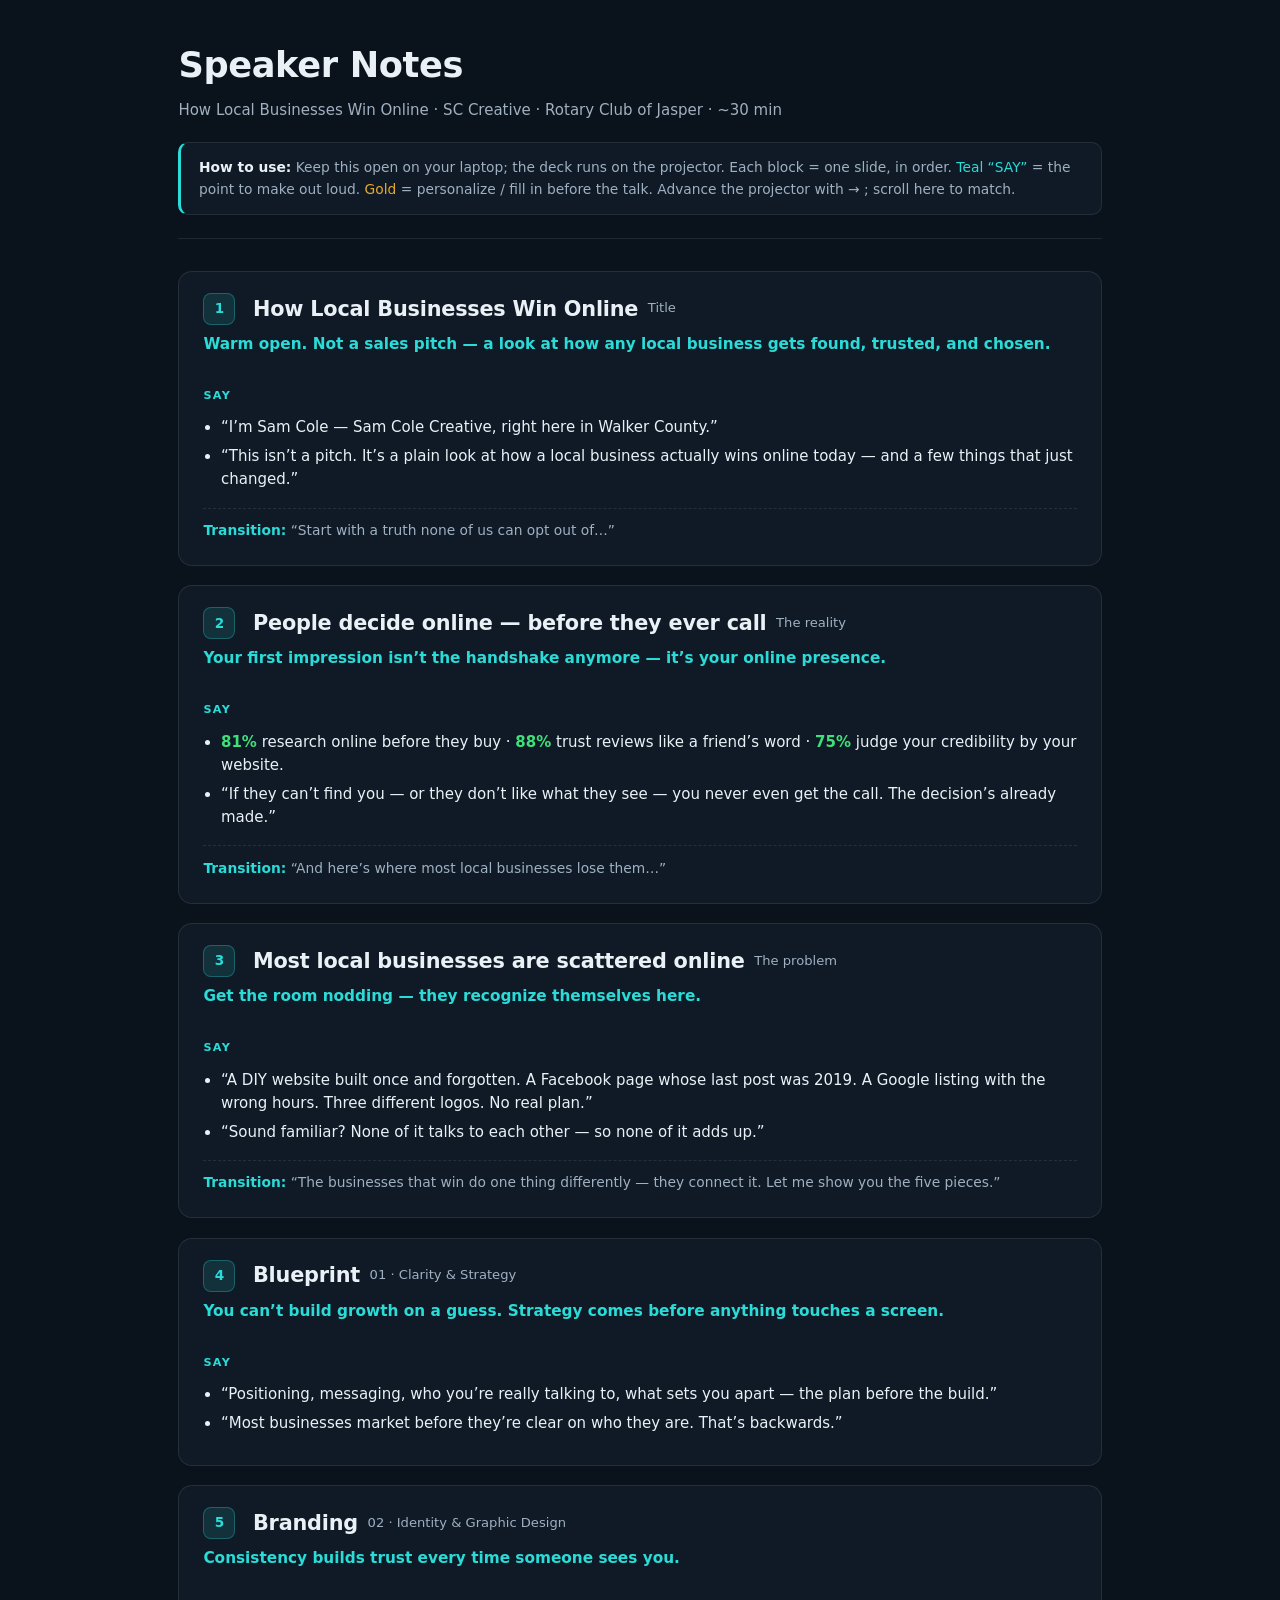
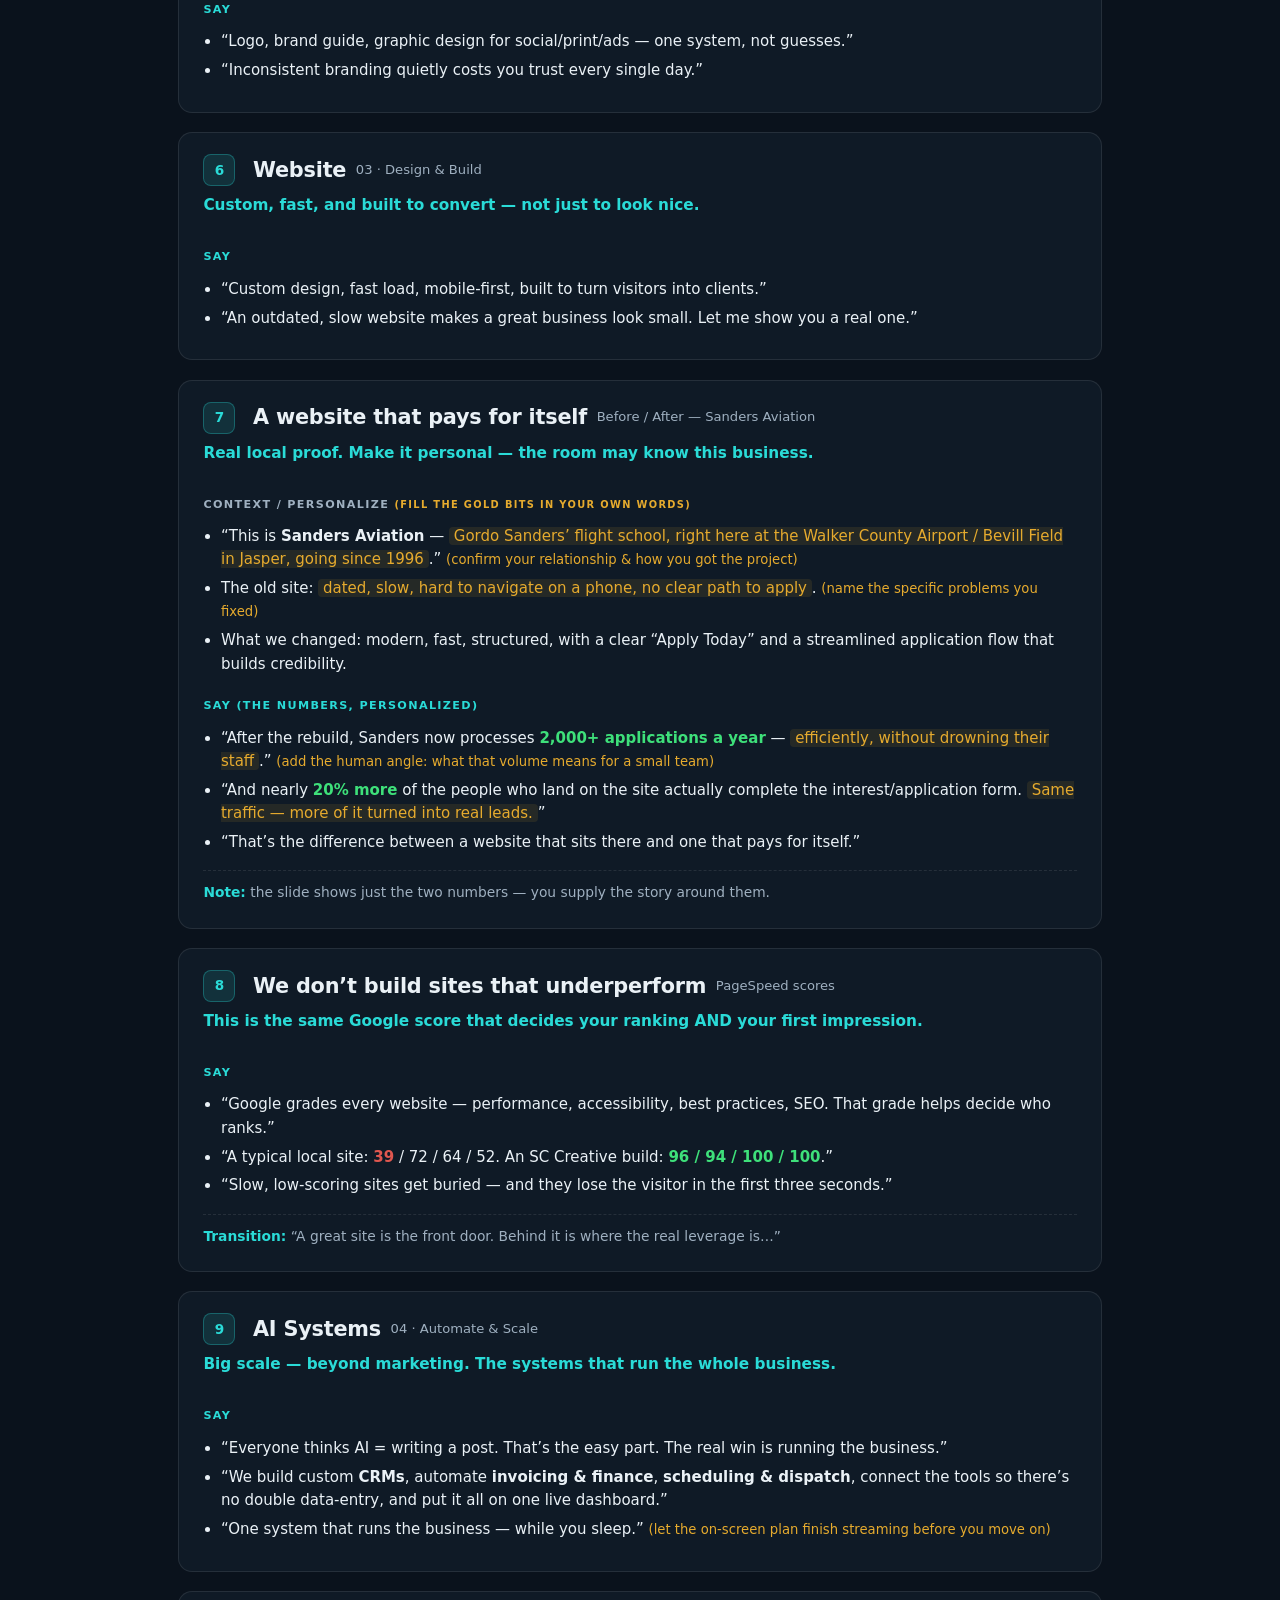
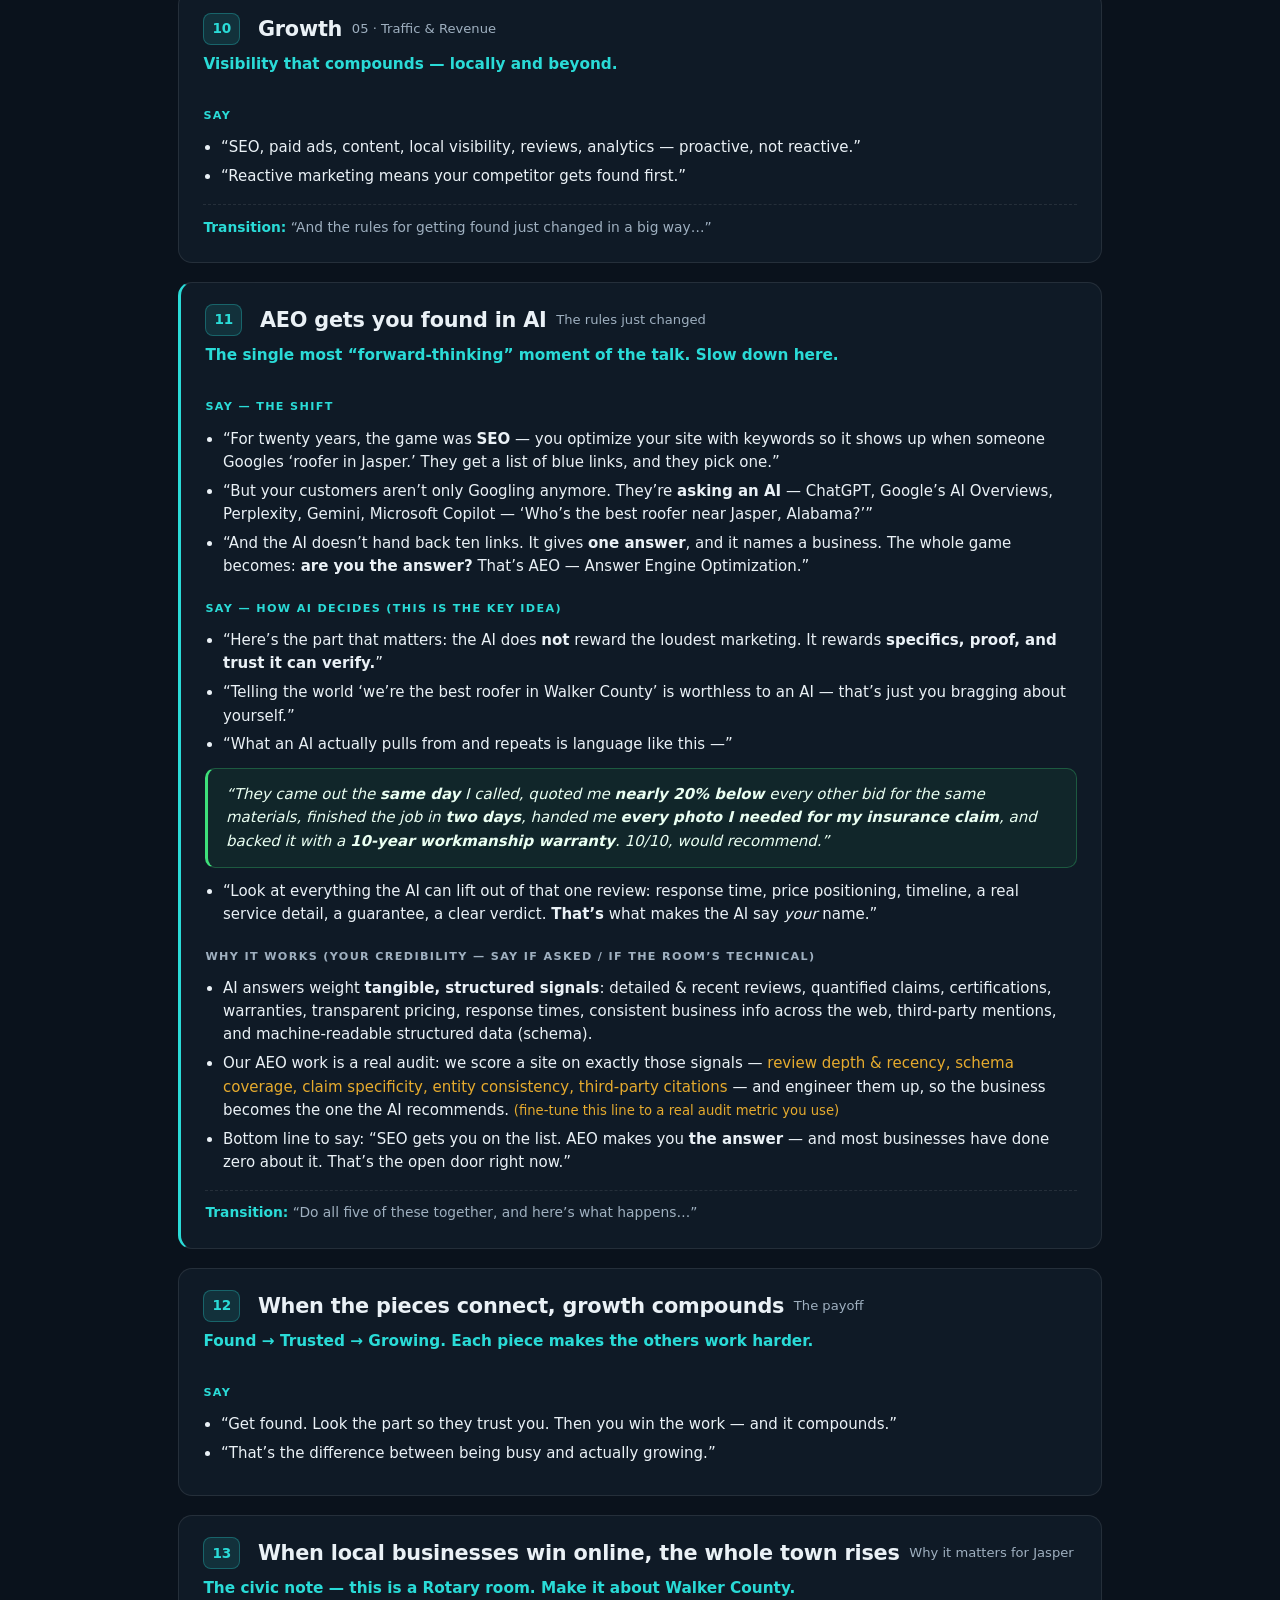
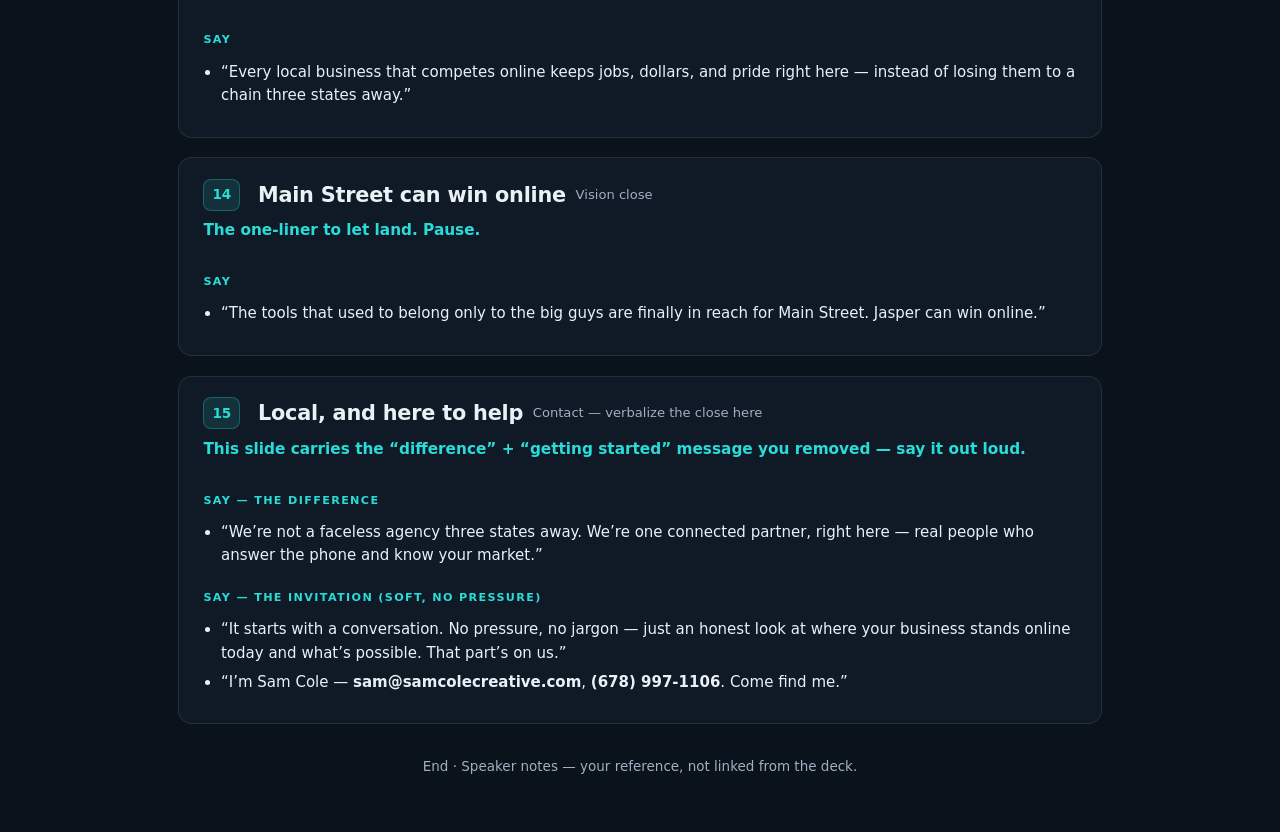
==== speaker-notes.html @ c78a8d9f "docs: add private speaker-notes companion (AEO explainer + Sanders personalization) Presenter refere" ====
<!doctype html>
<html lang="en">
<head>
<meta charset="UTF-8">
<meta name="viewport" content="width=device-width, initial-scale=1.0">
<title>Speaker Notes — How Local Businesses Win Online</title>
<style>
  :root{
    --bg:#0a121c; --panel:#0f1a26; --hair:rgba(255,255,255,.09);
    --ink:#eaf1f6; --dim:#9fb0c0; --teal:#2adbd7; --teal2:#1cc7c3;
    --green:#3ee07a; --gold:#e6ab2e; --red:#e0574f;
    --say:#eaf1f6; --font:"Segoe UI",system-ui,-apple-system,Roboto,sans-serif;
  }
  *{box-sizing:border-box;margin:0;padding:0}
  body{background:var(--bg);color:var(--ink);font-family:var(--font);line-height:1.55;
    padding:clamp(1rem,3vw,3rem);max-width:1000px;margin:0 auto;font-size:clamp(15px,1.15vw,18px)}
  header{border-bottom:1px solid var(--hair);padding-bottom:1.4rem;margin-bottom:2rem}
  h1{font-size:clamp(1.5rem,3vw,2.2rem);letter-spacing:-.01em}
  .sub{color:var(--dim);margin-top:.4rem}
  .how{background:var(--panel);border:1px solid var(--hair);border-left:3px solid var(--teal);
    border-radius:10px;padding:.9rem 1.1rem;margin-top:1.2rem;color:var(--dim);font-size:.92em}
  .how b{color:var(--ink)}
  .slide{background:var(--panel);border:1px solid var(--hair);border-radius:14px;
    padding:1.3rem 1.5rem 1.5rem;margin:1.2rem 0}
  .slide__n{display:inline-flex;align-items:center;justify-content:center;min-width:2rem;height:2rem;
    padding:0 .5rem;border-radius:8px;background:rgba(42,219,215,.12);border:1px solid rgba(42,219,215,.3);
    color:var(--teal);font-weight:800;font-size:.85rem;margin-right:.7rem}
  .slide__h{display:flex;align-items:center;flex-wrap:wrap;gap:.4rem;margin-bottom:.2rem}
  .slide__t{font-size:1.3rem;font-weight:800;letter-spacing:-.01em}
  .slide__tag{color:var(--dim);font-size:.82rem;margin-left:.2rem}
  .key{color:var(--teal);font-weight:600;margin:.5rem 0 .9rem;font-size:1.02em}
  .lbl{display:inline-block;font-size:.7rem;font-weight:800;letter-spacing:.12em;text-transform:uppercase;
    color:var(--dim);margin:1rem 0 .4rem}
  .lbl--say{color:var(--teal)}
  ul{margin:.2rem 0 .2rem 1.1rem}
  li{margin:.35rem 0}
  .say{color:var(--say)}
  .quote{background:rgba(62,224,122,.06);border:1px solid rgba(62,224,122,.28);border-left:3px solid var(--green);
    border-radius:10px;padding:.9rem 1.1rem;margin:.7rem 0;font-style:italic;color:#eafff2}
  .stat{color:var(--green);font-weight:800}
  .fill{color:var(--gold)}
  .trans{color:var(--dim);border-top:1px dashed var(--hair);margin-top:1rem;padding-top:.7rem;font-size:.92em}
  .trans b{color:var(--teal)}
  code{background:rgba(255,255,255,.06);padding:.05rem .35rem;border-radius:5px;font-size:.9em}
  .todo{color:var(--gold);font-size:.88em}
  em.p{color:var(--gold);font-style:normal;background:rgba(230,171,46,.1);padding:0 .3rem;border-radius:4px}
</style>
</head>
<body>

<header>
  <h1>Speaker Notes</h1>
  <p class="sub">How Local Businesses Win Online · SC Creative · Rotary Club of Jasper · ~30 min</p>
  <div class="how">
    <b>How to use:</b> Keep this open on your laptop; the deck runs on the projector. Each block = one slide, in order.
    <span style="color:var(--teal)">Teal “SAY”</span> = the point to make out loud. <span class="fill">Gold</span> = personalize / fill in before the talk.
    Advance the projector with → ; scroll here to match.
  </div>
</header>

<!-- 1 -->
<div class="slide">
  <div class="slide__h"><span class="slide__n">1</span><span class="slide__t">How Local Businesses Win Online</span><span class="slide__tag">Title</span></div>
  <div class="key">Warm open. Not a sales pitch — a look at how any local business gets found, trusted, and chosen.</div>
  <div class="lbl lbl--say">Say</div>
  <ul class="say">
    <li>“I’m Sam Cole — Sam Cole Creative, right here in Walker County.”</li>
    <li>“This isn’t a pitch. It’s a plain look at how a local business actually wins online today — and a few things that just changed.”</li>
  </ul>
  <div class="trans"><b>Transition:</b> “Start with a truth none of us can opt out of…”</div>
</div>

<!-- 2 -->
<div class="slide">
  <div class="slide__h"><span class="slide__n">2</span><span class="slide__t">People decide online — before they ever call</span><span class="slide__tag">The reality</span></div>
  <div class="key">Your first impression isn’t the handshake anymore — it’s your online presence.</div>
  <div class="lbl lbl--say">Say</div>
  <ul class="say">
    <li><span class="stat">81%</span> research online before they buy · <span class="stat">88%</span> trust reviews like a friend’s word · <span class="stat">75%</span> judge your credibility by your website.</li>
    <li>“If they can’t find you — or they don’t like what they see — you never even get the call. The decision’s already made.”</li>
  </ul>
  <div class="trans"><b>Transition:</b> “And here’s where most local businesses lose them…”</div>
</div>

<!-- 3 -->
<div class="slide">
  <div class="slide__h"><span class="slide__n">3</span><span class="slide__t">Most local businesses are scattered online</span><span class="slide__tag">The problem</span></div>
  <div class="key">Get the room nodding — they recognize themselves here.</div>
  <div class="lbl lbl--say">Say</div>
  <ul class="say">
    <li>“A DIY website built once and forgotten. A Facebook page whose last post was 2019. A Google listing with the wrong hours. Three different logos. No real plan.”</li>
    <li>“Sound familiar? None of it talks to each other — so none of it adds up.”</li>
  </ul>
  <div class="trans"><b>Transition:</b> “The businesses that win do one thing differently — they connect it. Let me show you the five pieces.”</div>
</div>

<!-- 4 -->
<div class="slide">
  <div class="slide__h"><span class="slide__n">4</span><span class="slide__t">Blueprint</span><span class="slide__tag">01 · Clarity &amp; Strategy</span></div>
  <div class="key">You can’t build growth on a guess. Strategy comes before anything touches a screen.</div>
  <div class="lbl lbl--say">Say</div>
  <ul class="say">
    <li>“Positioning, messaging, who you’re really talking to, what sets you apart — the plan before the build.”</li>
    <li>“Most businesses market before they’re clear on who they are. That’s backwards.”</li>
  </ul>
</div>

<!-- 5 -->
<div class="slide">
  <div class="slide__h"><span class="slide__n">5</span><span class="slide__t">Branding</span><span class="slide__tag">02 · Identity &amp; Graphic Design</span></div>
  <div class="key">Consistency builds trust every time someone sees you.</div>
  <div class="lbl lbl--say">Say</div>
  <ul class="say">
    <li>“Logo, brand guide, graphic design for social/print/ads — one system, not guesses.”</li>
    <li>“Inconsistent branding quietly costs you trust every single day.”</li>
  </ul>
</div>

<!-- 6 -->
<div class="slide">
  <div class="slide__h"><span class="slide__n">6</span><span class="slide__t">Website</span><span class="slide__tag">03 · Design &amp; Build</span></div>
  <div class="key">Custom, fast, and built to convert — not just to look nice.</div>
  <div class="lbl lbl--say">Say</div>
  <ul class="say">
    <li>“Custom design, fast load, mobile-first, built to turn visitors into clients.”</li>
    <li>“An outdated, slow website makes a great business look small. Let me show you a real one.”</li>
  </ul>
</div>

<!-- 7 -->
<div class="slide">
  <div class="slide__h"><span class="slide__n">7</span><span class="slide__t">A website that pays for itself</span><span class="slide__tag">Before / After — Sanders Aviation</span></div>
  <div class="key">Real local proof. Make it personal — the room may know this business.</div>
  <div class="lbl">Context / personalize <span class="todo">(fill the gold bits in your own words)</span></div>
  <ul class="say">
    <li>“This is <b>Sanders Aviation</b> — <em class="p">Gordo Sanders’ flight school, right here at the Walker County Airport / Bevill Field in Jasper, going since 1996</em>.” <span class="todo">(confirm your relationship &amp; how you got the project)</span></li>
    <li>The old site: <em class="p">dated, slow, hard to navigate on a phone, no clear path to apply</em>. <span class="todo">(name the specific problems you fixed)</span></li>
    <li>What we changed: modern, fast, structured, with a clear “Apply Today” and a streamlined application flow that builds credibility.</li>
  </ul>
  <div class="lbl lbl--say">Say (the numbers, personalized)</div>
  <ul class="say">
    <li>“After the rebuild, Sanders now processes <span class="stat">2,000+ applications a year</span> — <em class="p">efficiently, without drowning their staff</em>.” <span class="todo">(add the human angle: what that volume means for a small team)</span></li>
    <li>“And nearly <span class="stat">20% more</span> of the people who land on the site actually complete the interest/application form. <em class="p">Same traffic — more of it turned into real leads.</em>”</li>
    <li>“That’s the difference between a website that sits there and one that pays for itself.”</li>
  </ul>
  <div class="trans"><b>Note:</b> the slide shows just the two numbers — you supply the story around them.</div>
</div>

<!-- 8 -->
<div class="slide">
  <div class="slide__h"><span class="slide__n">8</span><span class="slide__t">We don’t build sites that underperform</span><span class="slide__tag">PageSpeed scores</span></div>
  <div class="key">This is the same Google score that decides your ranking AND your first impression.</div>
  <div class="lbl lbl--say">Say</div>
  <ul class="say">
    <li>“Google grades every website — performance, accessibility, best practices, SEO. That grade helps decide who ranks.”</li>
    <li>“A typical local site: <span style="color:var(--red);font-weight:800">39</span> / 72 / 64 / 52. An SC Creative build: <span class="stat">96 / 94 / 100 / 100</span>.”</li>
    <li>“Slow, low-scoring sites get buried — and they lose the visitor in the first three seconds.”</li>
  </ul>
  <div class="trans"><b>Transition:</b> “A great site is the front door. Behind it is where the real leverage is…”</div>
</div>

<!-- 9 -->
<div class="slide">
  <div class="slide__h"><span class="slide__n">9</span><span class="slide__t">AI Systems</span><span class="slide__tag">04 · Automate &amp; Scale</span></div>
  <div class="key">Big scale — beyond marketing. The systems that run the whole business.</div>
  <div class="lbl lbl--say">Say</div>
  <ul class="say">
    <li>“Everyone thinks AI = writing a post. That’s the easy part. The real win is running the business.”</li>
    <li>“We build custom <b>CRMs</b>, automate <b>invoicing &amp; finance</b>, <b>scheduling &amp; dispatch</b>, connect the tools so there’s no double data-entry, and put it all on one live dashboard.”</li>
    <li>“One system that runs the business — while you sleep.” <span class="todo">(let the on-screen plan finish streaming before you move on)</span></li>
  </ul>
</div>

<!-- 10 -->
<div class="slide">
  <div class="slide__h"><span class="slide__n">10</span><span class="slide__t">Growth</span><span class="slide__tag">05 · Traffic &amp; Revenue</span></div>
  <div class="key">Visibility that compounds — locally and beyond.</div>
  <div class="lbl lbl--say">Say</div>
  <ul class="say">
    <li>“SEO, paid ads, content, local visibility, reviews, analytics — proactive, not reactive.”</li>
    <li>“Reactive marketing means your competitor gets found first.”</li>
  </ul>
  <div class="trans"><b>Transition:</b> “And the rules for getting found just changed in a big way…”</div>
</div>

<!-- 11 — AEO (the detailed one) -->
<div class="slide" style="border-left:3px solid var(--teal)">
  <div class="slide__h"><span class="slide__n">11</span><span class="slide__t">AEO gets you found in AI</span><span class="slide__tag">The rules just changed</span></div>
  <div class="key">The single most “forward-thinking” moment of the talk. Slow down here.</div>

  <div class="lbl lbl--say">Say — the shift</div>
  <ul class="say">
    <li>“For twenty years, the game was <b>SEO</b> — you optimize your site with keywords so it shows up when someone Googles ‘roofer in Jasper.’ They get a list of blue links, and they pick one.”</li>
    <li>“But your customers aren’t only Googling anymore. They’re <b>asking an AI</b> — ChatGPT, Google’s AI Overviews, Perplexity, Gemini, Microsoft Copilot — ‘Who’s the best roofer near Jasper, Alabama?’”</li>
    <li>“And the AI doesn’t hand back ten links. It gives <b>one answer</b>, and it names a business. The whole game becomes: <b>are you the answer?</b> That’s AEO — Answer Engine Optimization.”</li>
  </ul>

  <div class="lbl lbl--say">Say — how AI decides (this is the key idea)</div>
  <ul class="say">
    <li>“Here’s the part that matters: the AI does <b>not</b> reward the loudest marketing. It rewards <b>specifics, proof, and trust it can verify.</b>”</li>
    <li>“Telling the world ‘we’re the best roofer in Walker County’ is worthless to an AI — that’s just you bragging about yourself.”</li>
    <li>“What an AI actually pulls from and repeats is language like this —”</li>
  </ul>
  <div class="quote">
    “They came out the <b>same day</b> I called, quoted me <b>nearly 20% below</b> every other bid for the same materials, finished the job in <b>two days</b>, handed me <b>every photo I needed for my insurance claim</b>, and backed it with a <b>10-year workmanship warranty</b>. 10/10, would recommend.”
  </div>
  <ul class="say">
    <li>“Look at everything the AI can lift out of that one review: response time, price positioning, timeline, a real service detail, a guarantee, a clear verdict. <b>That’s</b> what makes the AI say <em>your</em> name.”</li>
  </ul>

  <div class="lbl">Why it works (your credibility — say if asked / if the room’s technical)</div>
  <ul class="say">
    <li>AI answers weight <b>tangible, structured signals</b>: detailed &amp; recent reviews, quantified claims, certifications, warranties, transparent pricing, response times, consistent business info across the web, third-party mentions, and machine-readable structured data (schema).</li>
    <li>Our AEO work is a real audit: we score a site on exactly those signals — <span class="fill">review depth &amp; recency, schema coverage, claim specificity, entity consistency, third-party citations</span> — and engineer them up, so the business becomes the one the AI recommends. <span class="todo">(fine-tune this line to a real audit metric you use)</span></li>
    <li>Bottom line to say: “SEO gets you on the list. AEO makes you <b>the answer</b> — and most businesses have done zero about it. That’s the open door right now.”</li>
  </ul>
  <div class="trans"><b>Transition:</b> “Do all five of these together, and here’s what happens…”</div>
</div>

<!-- 12 -->
<div class="slide">
  <div class="slide__h"><span class="slide__n">12</span><span class="slide__t">When the pieces connect, growth compounds</span><span class="slide__tag">The payoff</span></div>
  <div class="key">Found → Trusted → Growing. Each piece makes the others work harder.</div>
  <div class="lbl lbl--say">Say</div>
  <ul class="say">
    <li>“Get found. Look the part so they trust you. Then you win the work — and it compounds.”</li>
    <li>“That’s the difference between being busy and actually growing.”</li>
  </ul>
</div>

<!-- 13 -->
<div class="slide">
  <div class="slide__h"><span class="slide__n">13</span><span class="slide__t">When local businesses win online, the whole town rises</span><span class="slide__tag">Why it matters for Jasper</span></div>
  <div class="key">The civic note — this is a Rotary room. Make it about Walker County.</div>
  <div class="lbl lbl--say">Say</div>
  <ul class="say">
    <li>“Every local business that competes online keeps jobs, dollars, and pride right here — instead of losing them to a chain three states away.”</li>
  </ul>
</div>

<!-- 14 -->
<div class="slide">
  <div class="slide__h"><span class="slide__n">14</span><span class="slide__t">Main Street can win online</span><span class="slide__tag">Vision close</span></div>
  <div class="key">The one-liner to let land. Pause.</div>
  <div class="lbl lbl--say">Say</div>
  <ul class="say">
    <li>“The tools that used to belong only to the big guys are finally in reach for Main Street. Jasper can win online.”</li>
  </ul>
</div>

<!-- 15 -->
<div class="slide">
  <div class="slide__h"><span class="slide__n">15</span><span class="slide__t">Local, and here to help</span><span class="slide__tag">Contact — verbalize the close here</span></div>
  <div class="key">This slide carries the “difference” + “getting started” message you removed — say it out loud.</div>
  <div class="lbl lbl--say">Say — the difference</div>
  <ul class="say">
    <li>“We’re not a faceless agency three states away. We’re one connected partner, right here — real people who answer the phone and know your market.”</li>
  </ul>
  <div class="lbl lbl--say">Say — the invitation (soft, no pressure)</div>
  <ul class="say">
    <li>“It starts with a conversation. No pressure, no jargon — just an honest look at where your business stands online today and what’s possible. That part’s on us.”</li>
    <li>“I’m Sam Cole — <b>sam@samcolecreative.com</b>, <b>(678) 997-1106</b>. Come find me.”</li>
  </ul>
</div>

<p style="color:var(--dim);text-align:center;margin:2rem 0 1rem;font-size:.9em">End · Speaker notes — your reference, not linked from the deck.</p>

</body>
</html>
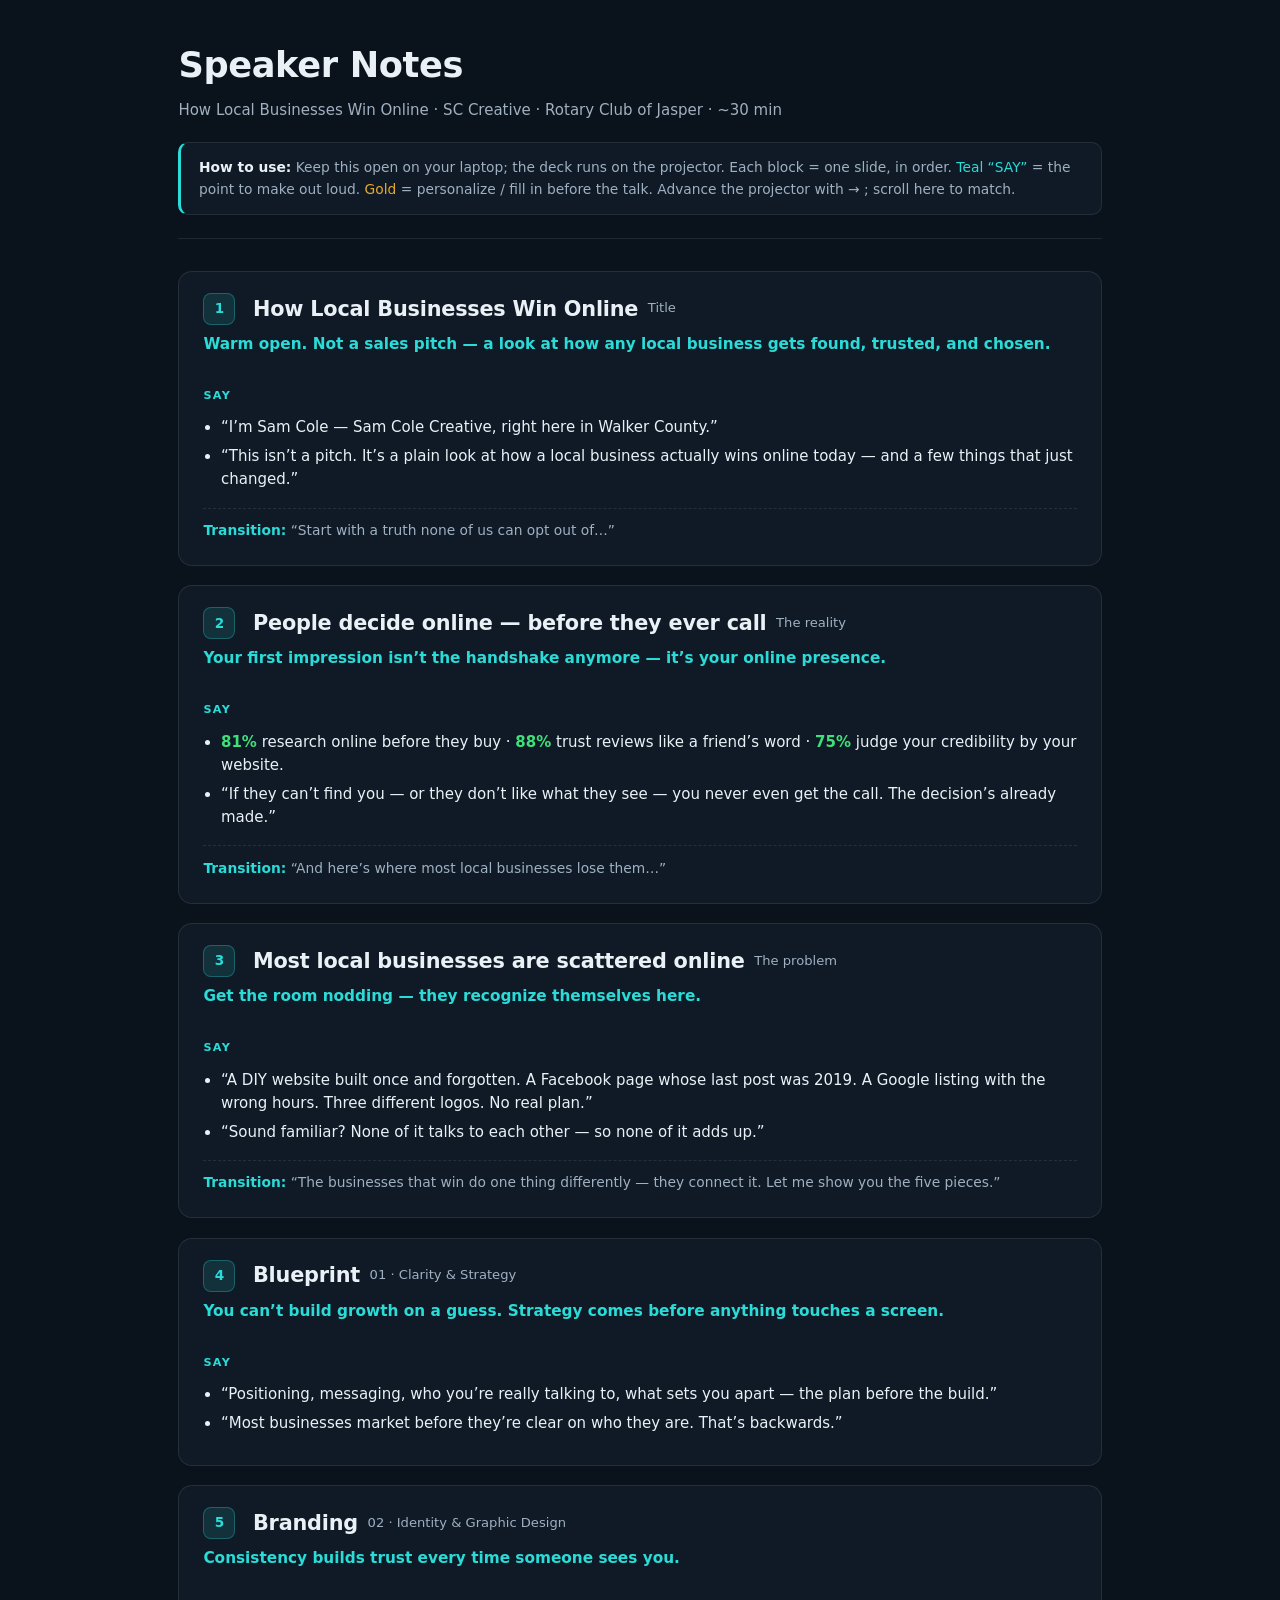
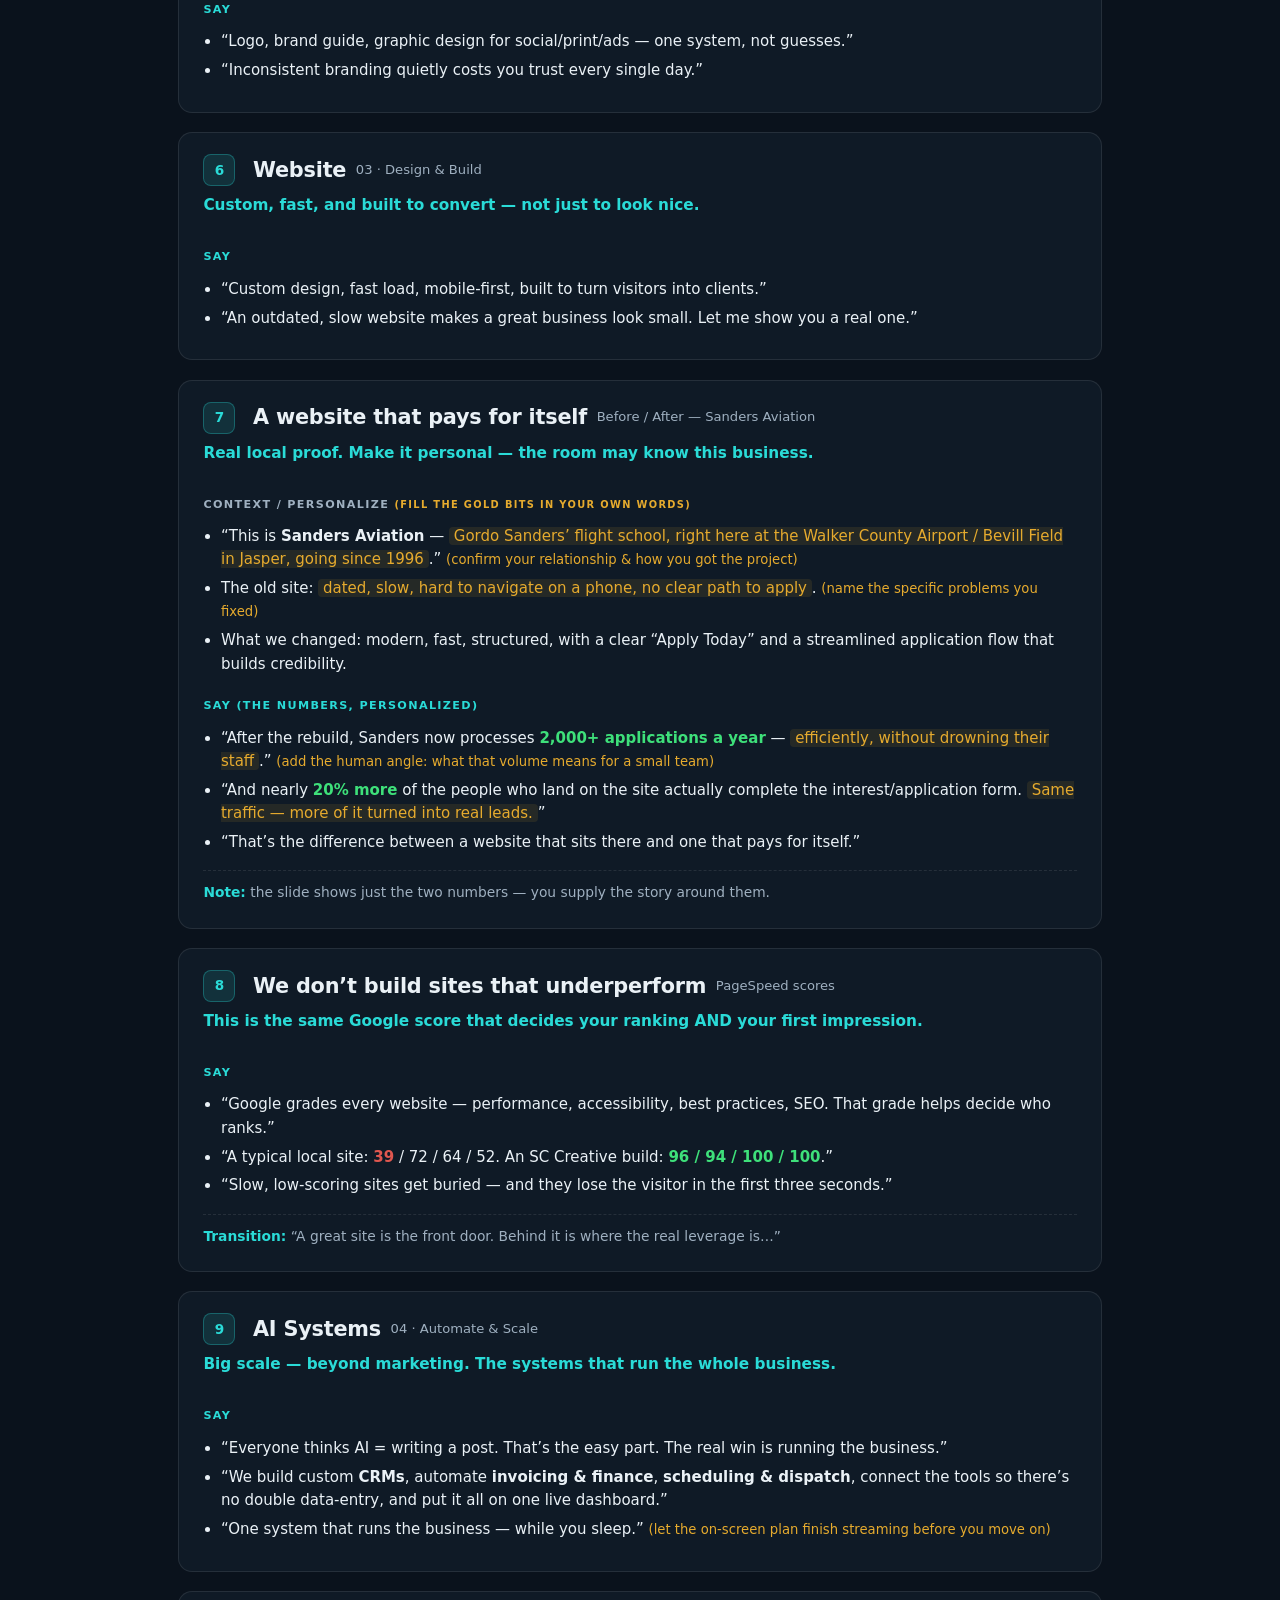
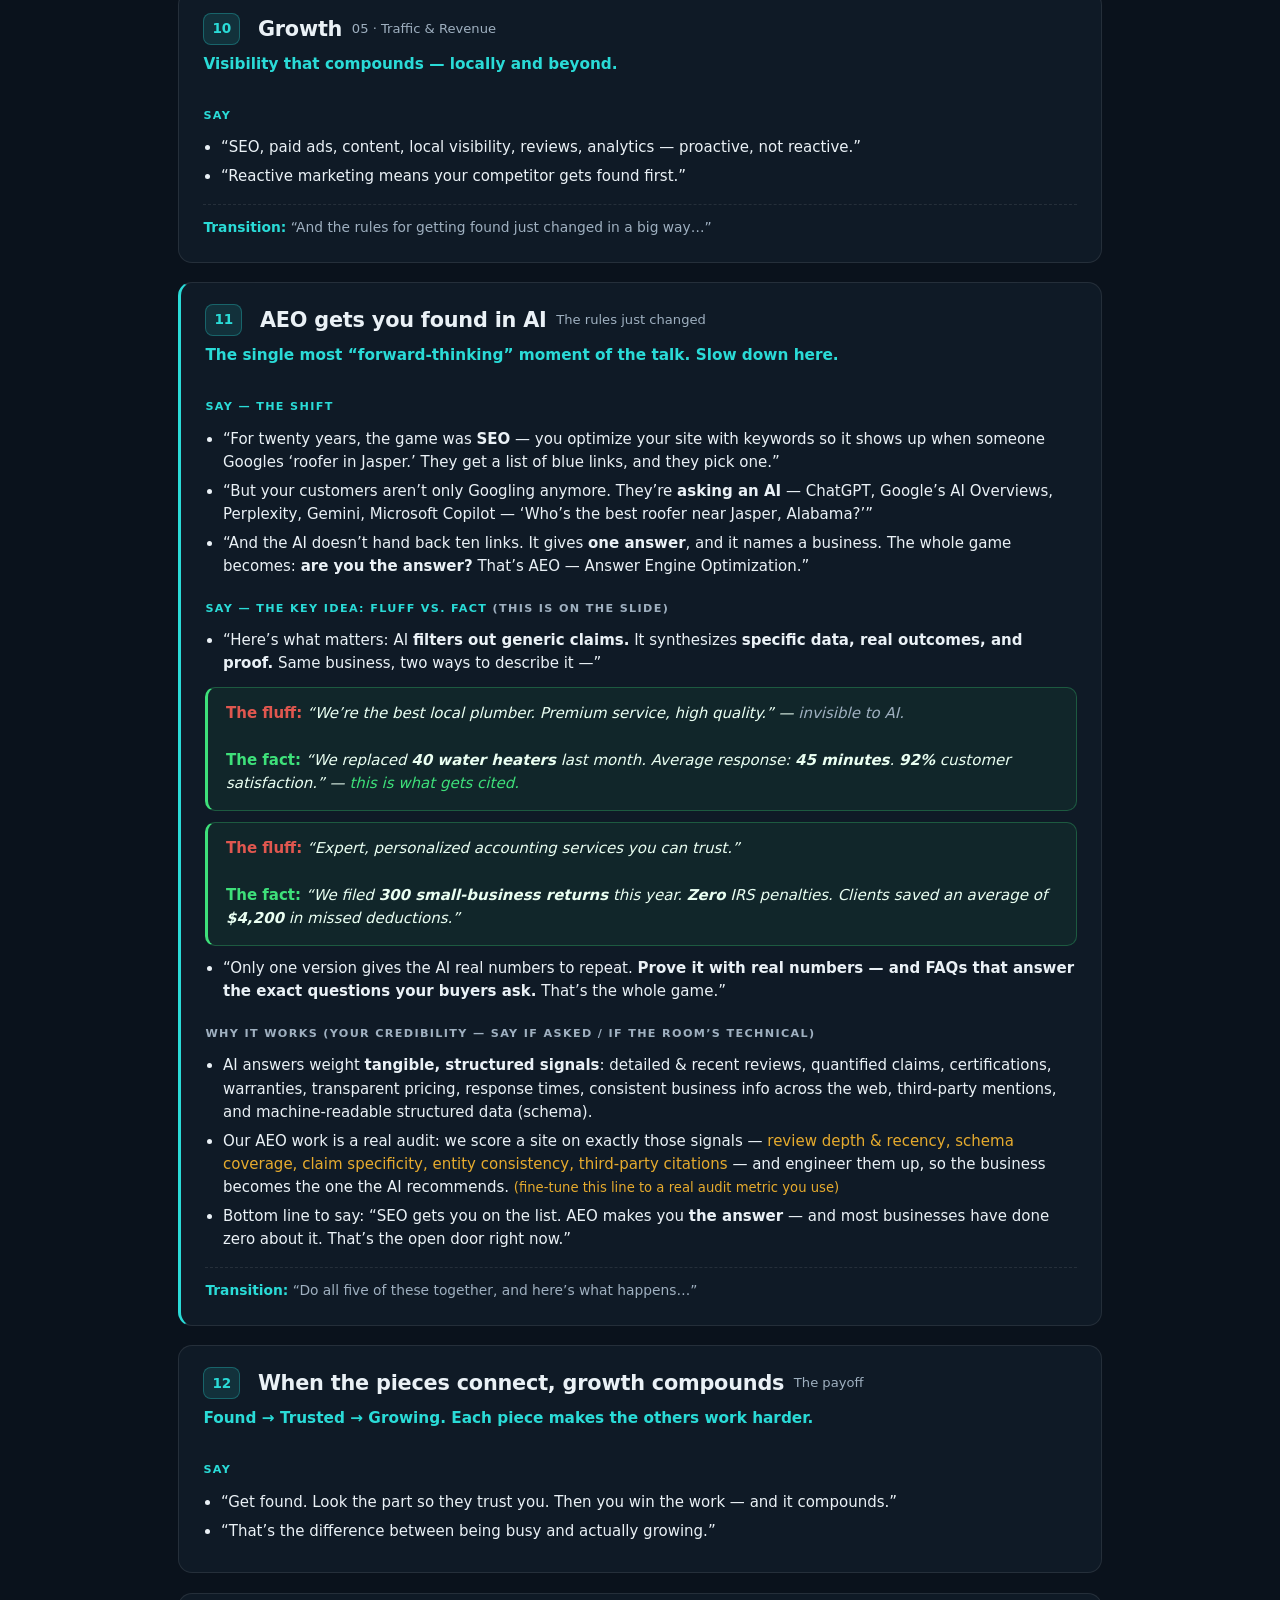
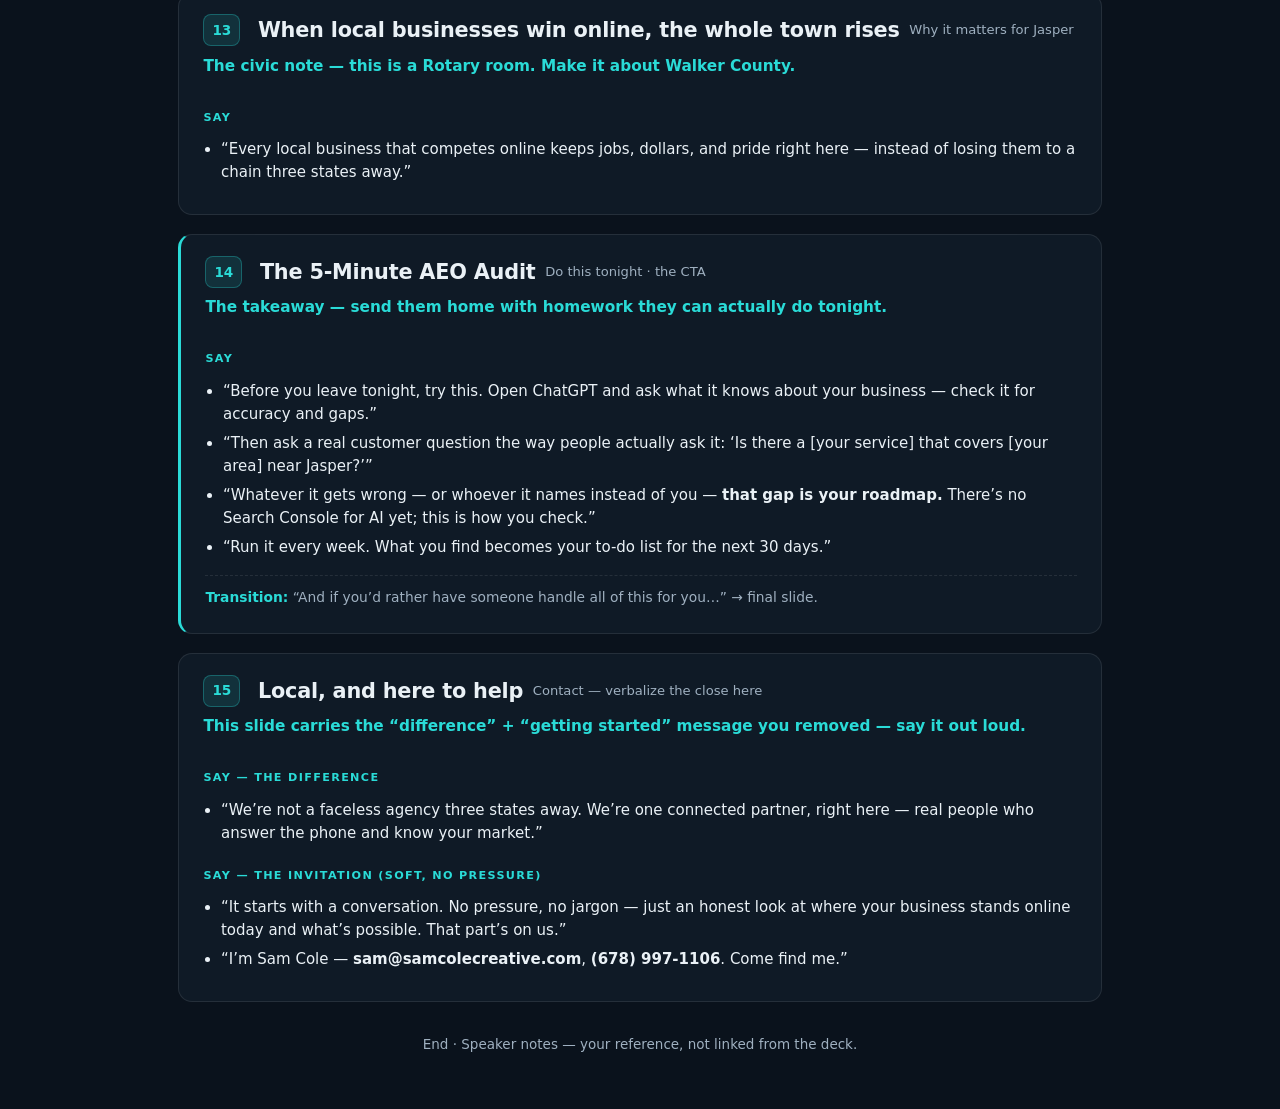
==== commit 6b1abdc9: "Remove Main Street vision slide; cite/refresh reality-slide stats to 2026; fix audit phone sizing Co" ====
--- a/speaker-notes.html
+++ b/speaker-notes.html
@@ -195,17 +195,20 @@
     <li>“And the AI doesn’t hand back ten links. It gives <b>one answer</b>, and it names a business. The whole game becomes: <b>are you the answer?</b> That’s AEO — Answer Engine Optimization.”</li>
   </ul>
 
-  <div class="lbl lbl--say">Say — how AI decides (this is the key idea)</div>
-  <ul class="say">
-    <li>“Here’s the part that matters: the AI does <b>not</b> reward the loudest marketing. It rewards <b>specifics, proof, and trust it can verify.</b>”</li>
-    <li>“Telling the world ‘we’re the best roofer in Walker County’ is worthless to an AI — that’s just you bragging about yourself.”</li>
-    <li>“What an AI actually pulls from and repeats is language like this —”</li>
+  <div class="lbl lbl--say">Say — the key idea: fluff vs. fact <span style="color:var(--dim)">(this is on the slide)</span></div>
+  <ul class="say">
+    <li>“Here’s what matters: AI <b>filters out generic claims.</b> It synthesizes <b>specific data, real outcomes, and proof.</b> Same business, two ways to describe it —”</li>
   </ul>
   <div class="quote">
-    “They came out the <b>same day</b> I called, quoted me <b>nearly 20% below</b> every other bid for the same materials, finished the job in <b>two days</b>, handed me <b>every photo I needed for my insurance claim</b>, and backed it with a <b>10-year workmanship warranty</b>. 10/10, would recommend.”
+    <b style="color:var(--red);font-style:normal">The fluff:</b> “We’re the best local plumber. Premium service, high quality.” — <span style="color:var(--dim)">invisible to AI.</span><br><br>
+    <b style="color:var(--green);font-style:normal">The fact:</b> “We replaced <b>40 water heaters</b> last month. Average response: <b>45 minutes</b>. <b>92%</b> customer satisfaction.” — <span style="color:var(--green)">this is what gets cited.</span>
   </div>
-  <ul class="say">
-    <li>“Look at everything the AI can lift out of that one review: response time, price positioning, timeline, a real service detail, a guarantee, a clear verdict. <b>That’s</b> what makes the AI say <em>your</em> name.”</li>
+  <div class="quote">
+    <b style="color:var(--red);font-style:normal">The fluff:</b> “Expert, personalized accounting services you can trust.”<br><br>
+    <b style="color:var(--green);font-style:normal">The fact:</b> “We filed <b>300 small-business returns</b> this year. <b>Zero</b> IRS penalties. Clients saved an average of <b>$4,200</b> in missed deductions.”
+  </div>
+  <ul class="say">
+    <li>“Only one version gives the AI real numbers to repeat. <b>Prove it with real numbers — and FAQs that answer the exact questions your buyers ask.</b> That’s the whole game.”</li>
   </ul>
 
   <div class="lbl">Why it works (your credibility — say if asked / if the room’s technical)</div>
@@ -238,14 +241,18 @@
   </ul>
 </div>
 
-<!-- 14 -->
-<div class="slide">
-  <div class="slide__h"><span class="slide__n">14</span><span class="slide__t">Main Street can win online</span><span class="slide__tag">Vision close</span></div>
-  <div class="key">The one-liner to let land. Pause.</div>
-  <div class="lbl lbl--say">Say</div>
-  <ul class="say">
-    <li>“The tools that used to belong only to the big guys are finally in reach for Main Street. Jasper can win online.”</li>
-  </ul>
+<!-- 14 — audit CTA -->
+<div class="slide" style="border-left:3px solid var(--teal)">
+  <div class="slide__h"><span class="slide__n">14</span><span class="slide__t">The 5-Minute AEO Audit</span><span class="slide__tag">Do this tonight · the CTA</span></div>
+  <div class="key">The takeaway — send them home with homework they can actually do tonight.</div>
+  <div class="lbl lbl--say">Say</div>
+  <ul class="say">
+    <li>“Before you leave tonight, try this. Open ChatGPT and ask what it knows about your business — check it for accuracy and gaps.”</li>
+    <li>“Then ask a real customer question the way people actually ask it: ‘Is there a [your service] that covers [your area] near Jasper?’”</li>
+    <li>“Whatever it gets wrong — or whoever it names instead of you — <b>that gap is your roadmap.</b> There’s no Search Console for AI yet; this is how you check.”</li>
+    <li>“Run it every week. What you find becomes your to-do list for the next 30 days.”</li>
+  </ul>
+  <div class="trans"><b>Transition:</b> “And if you’d rather have someone handle all of this for you…” → final slide.</div>
 </div>
 
 <!-- 15 -->
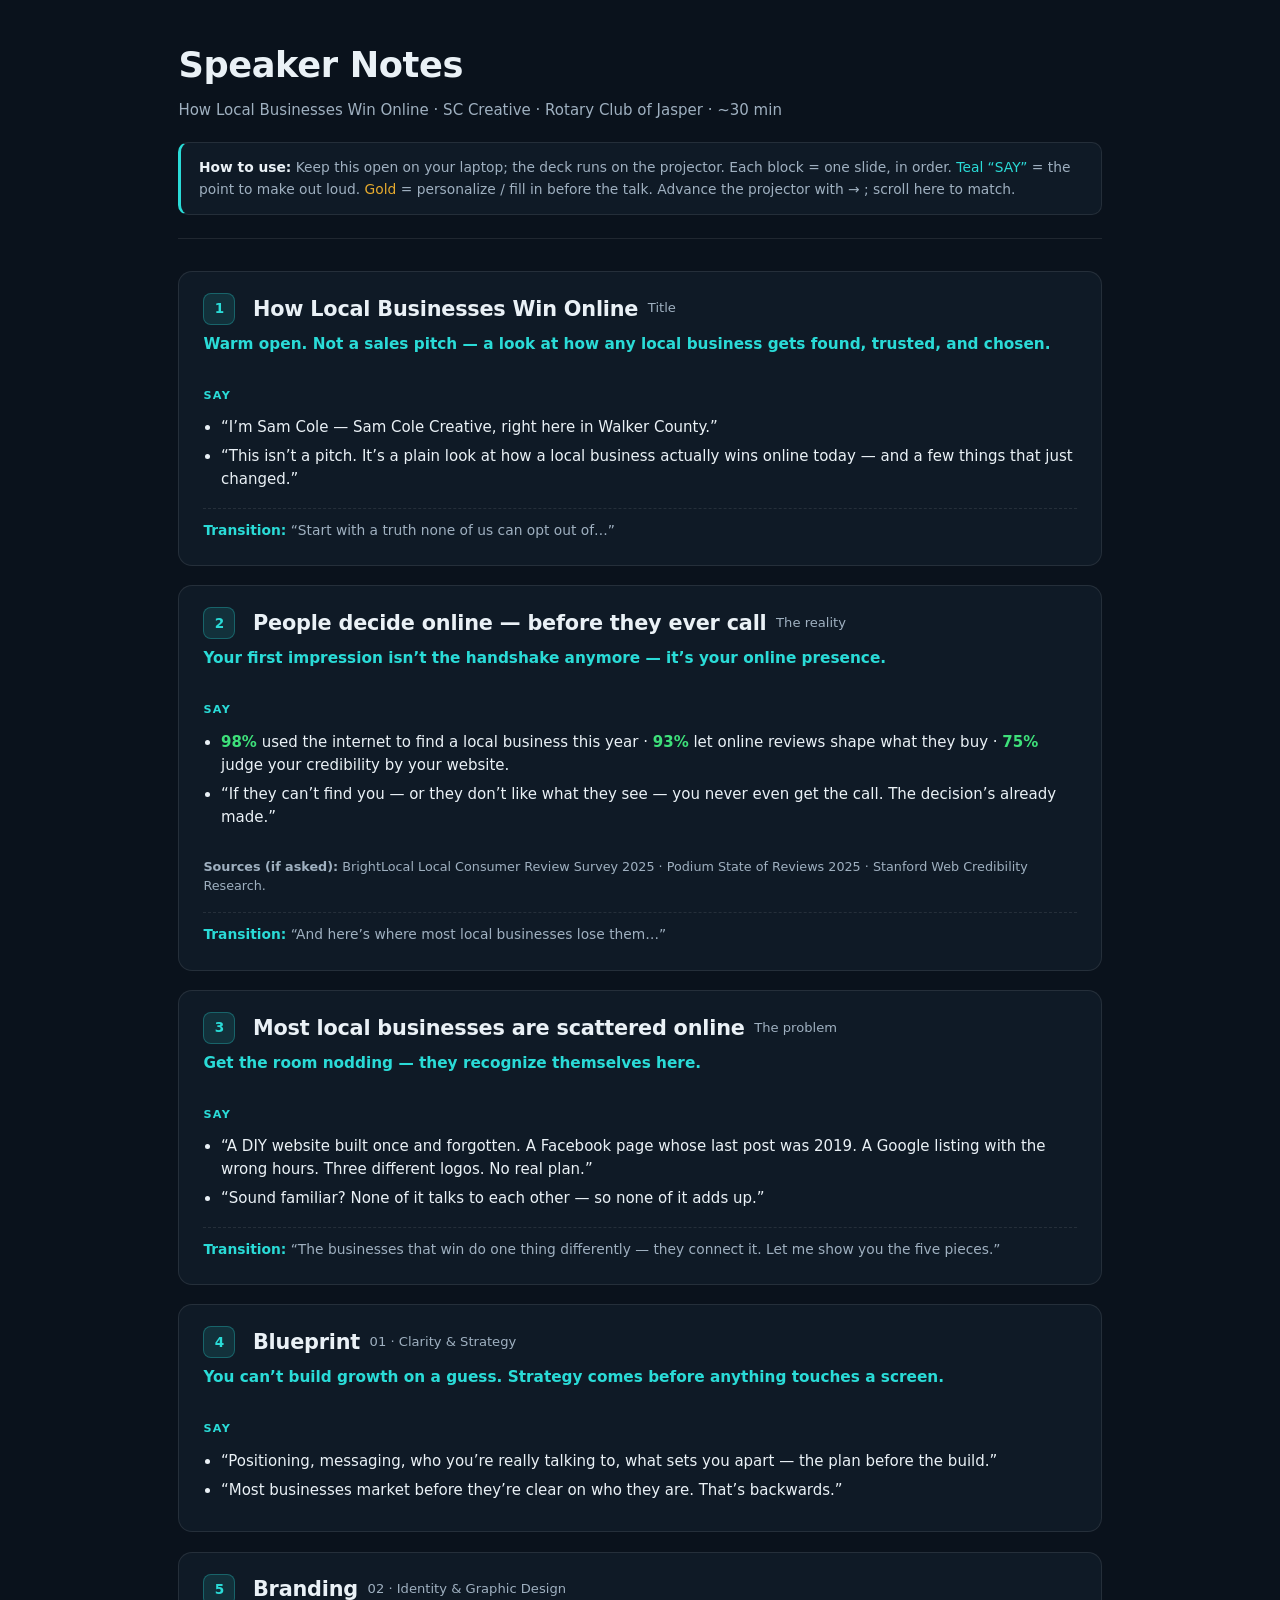
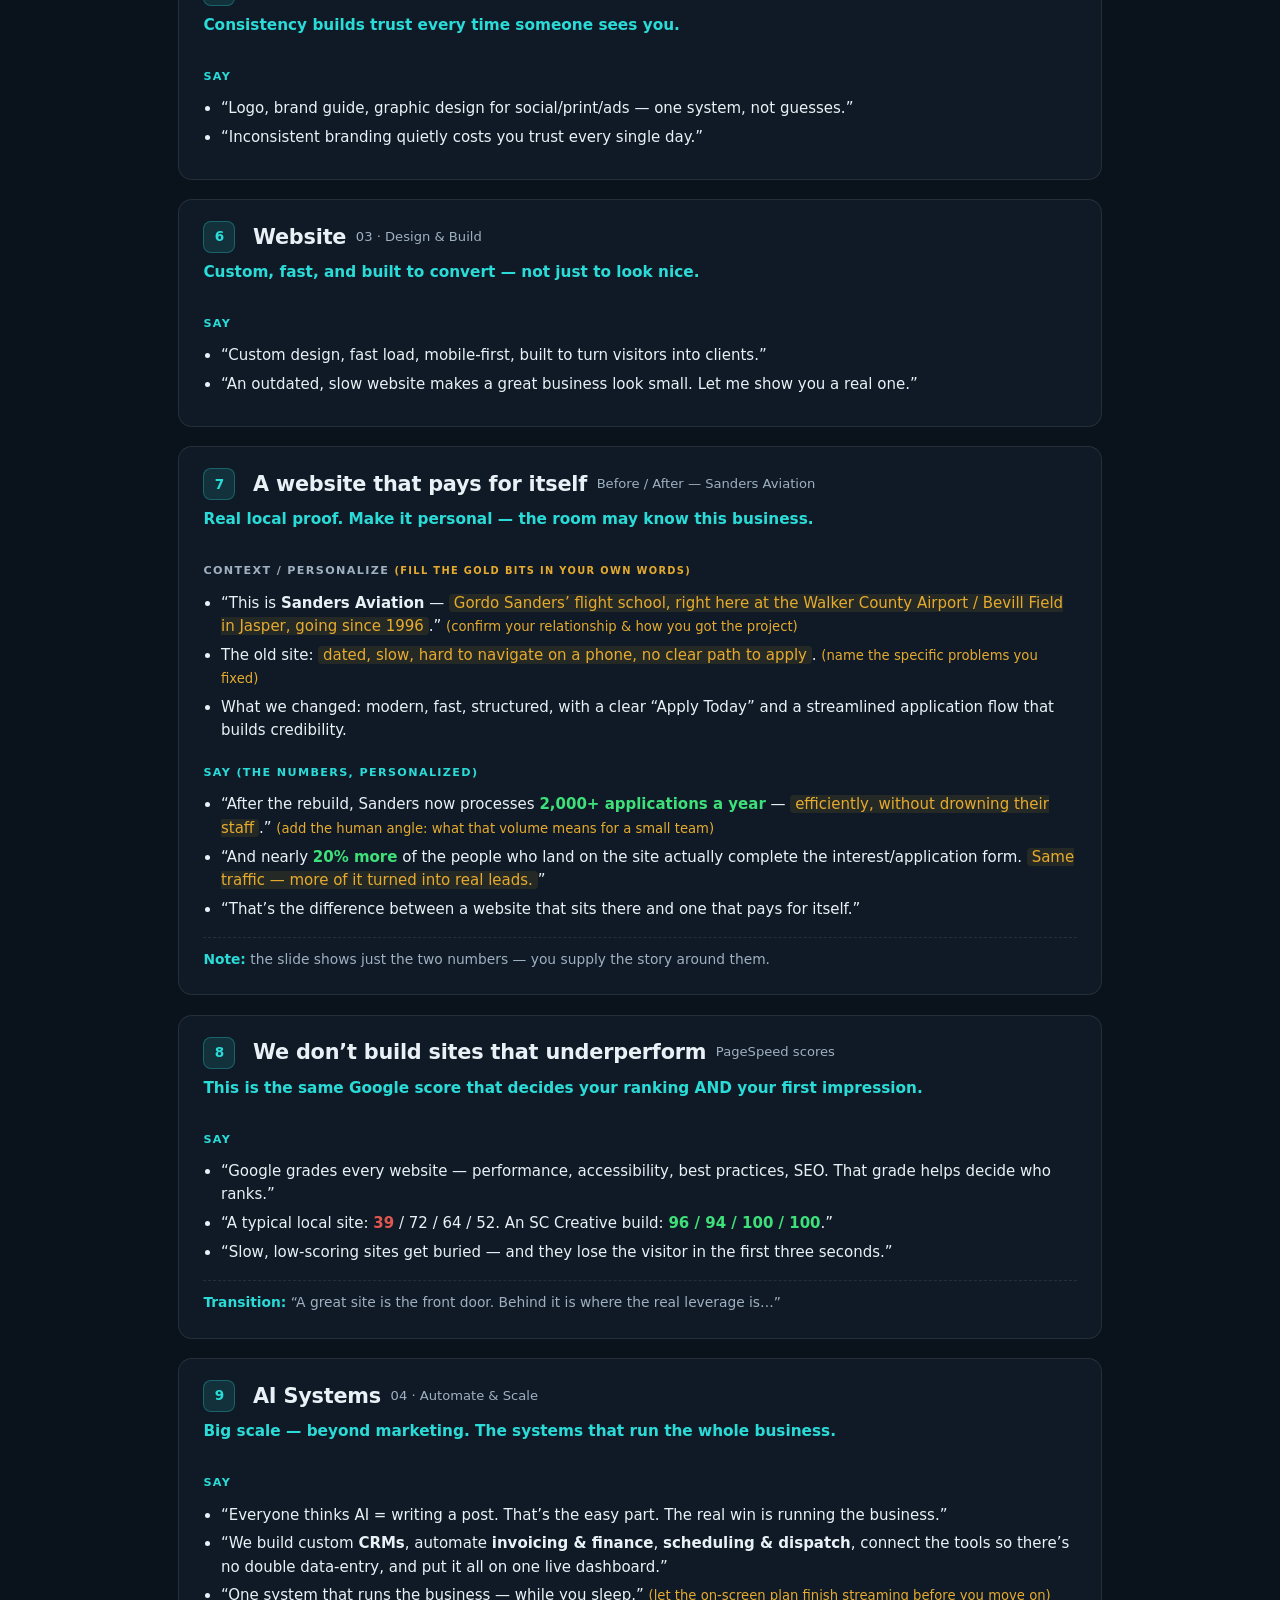
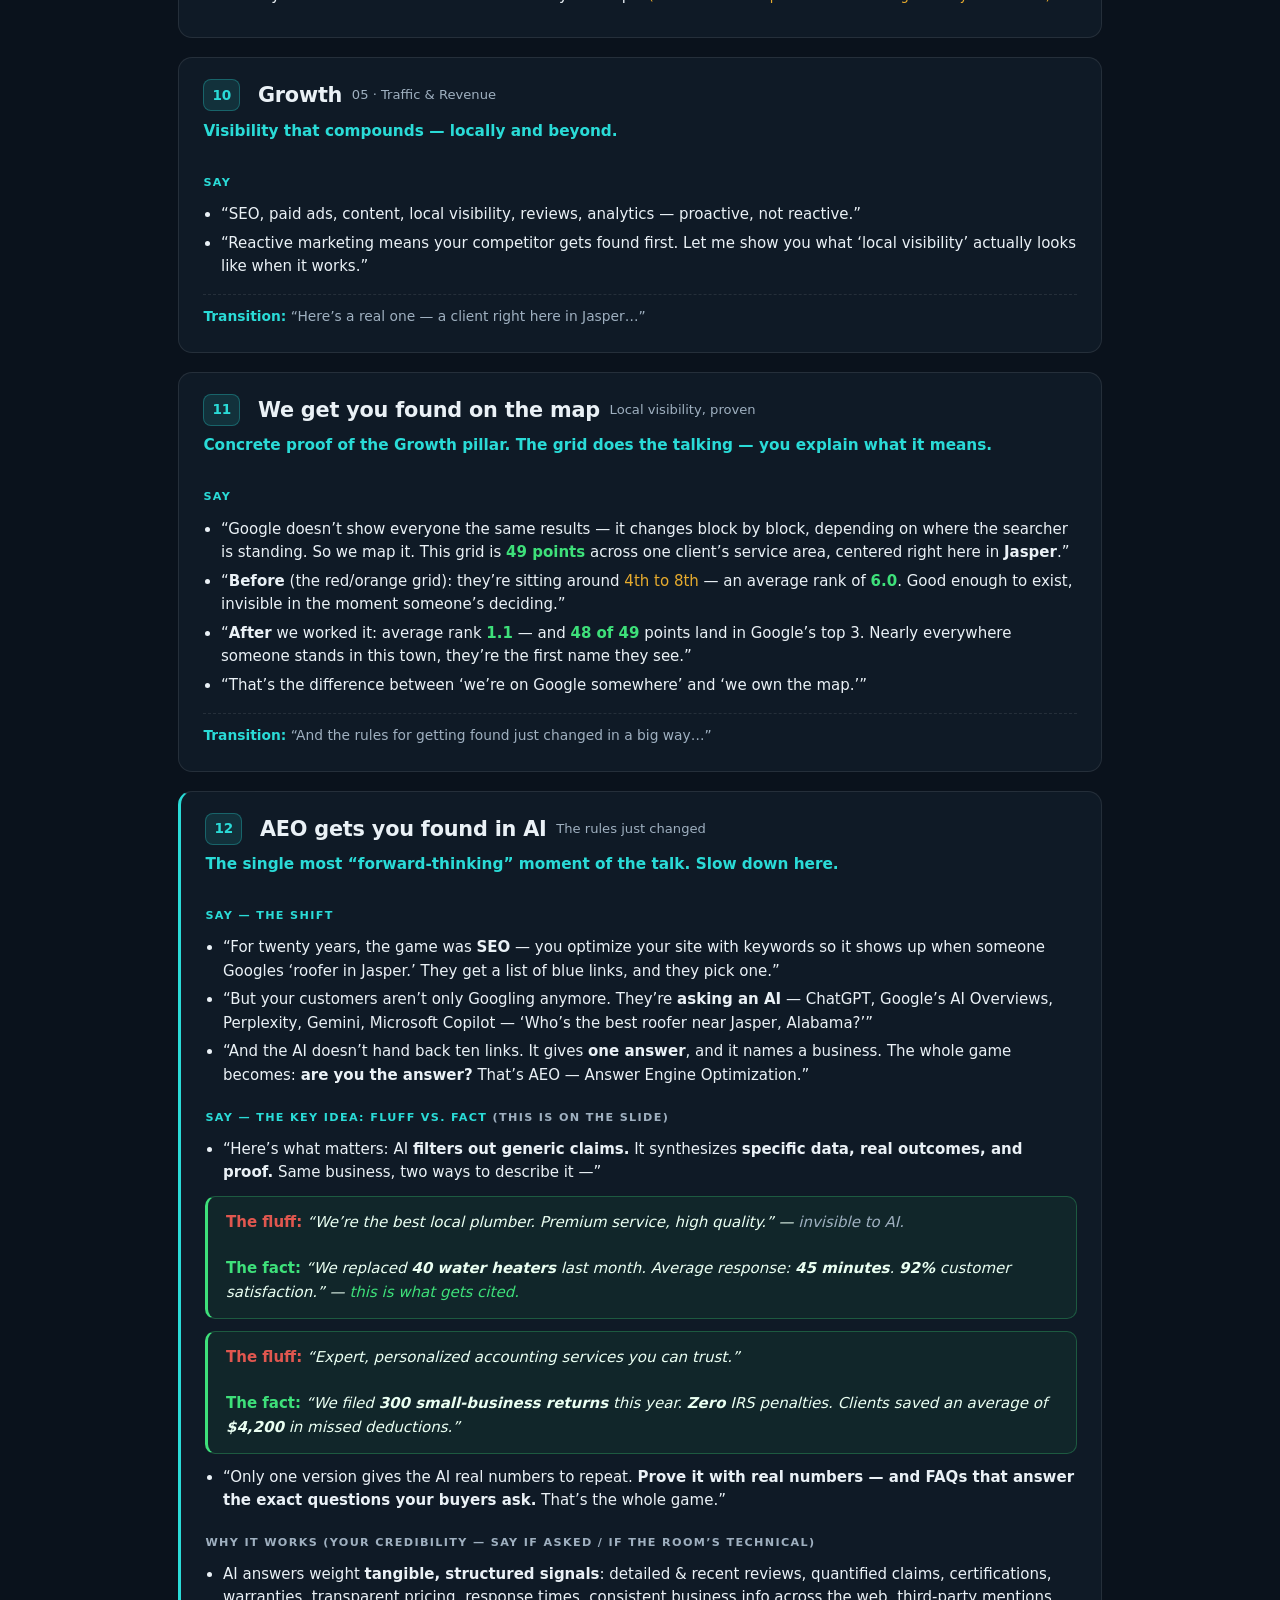
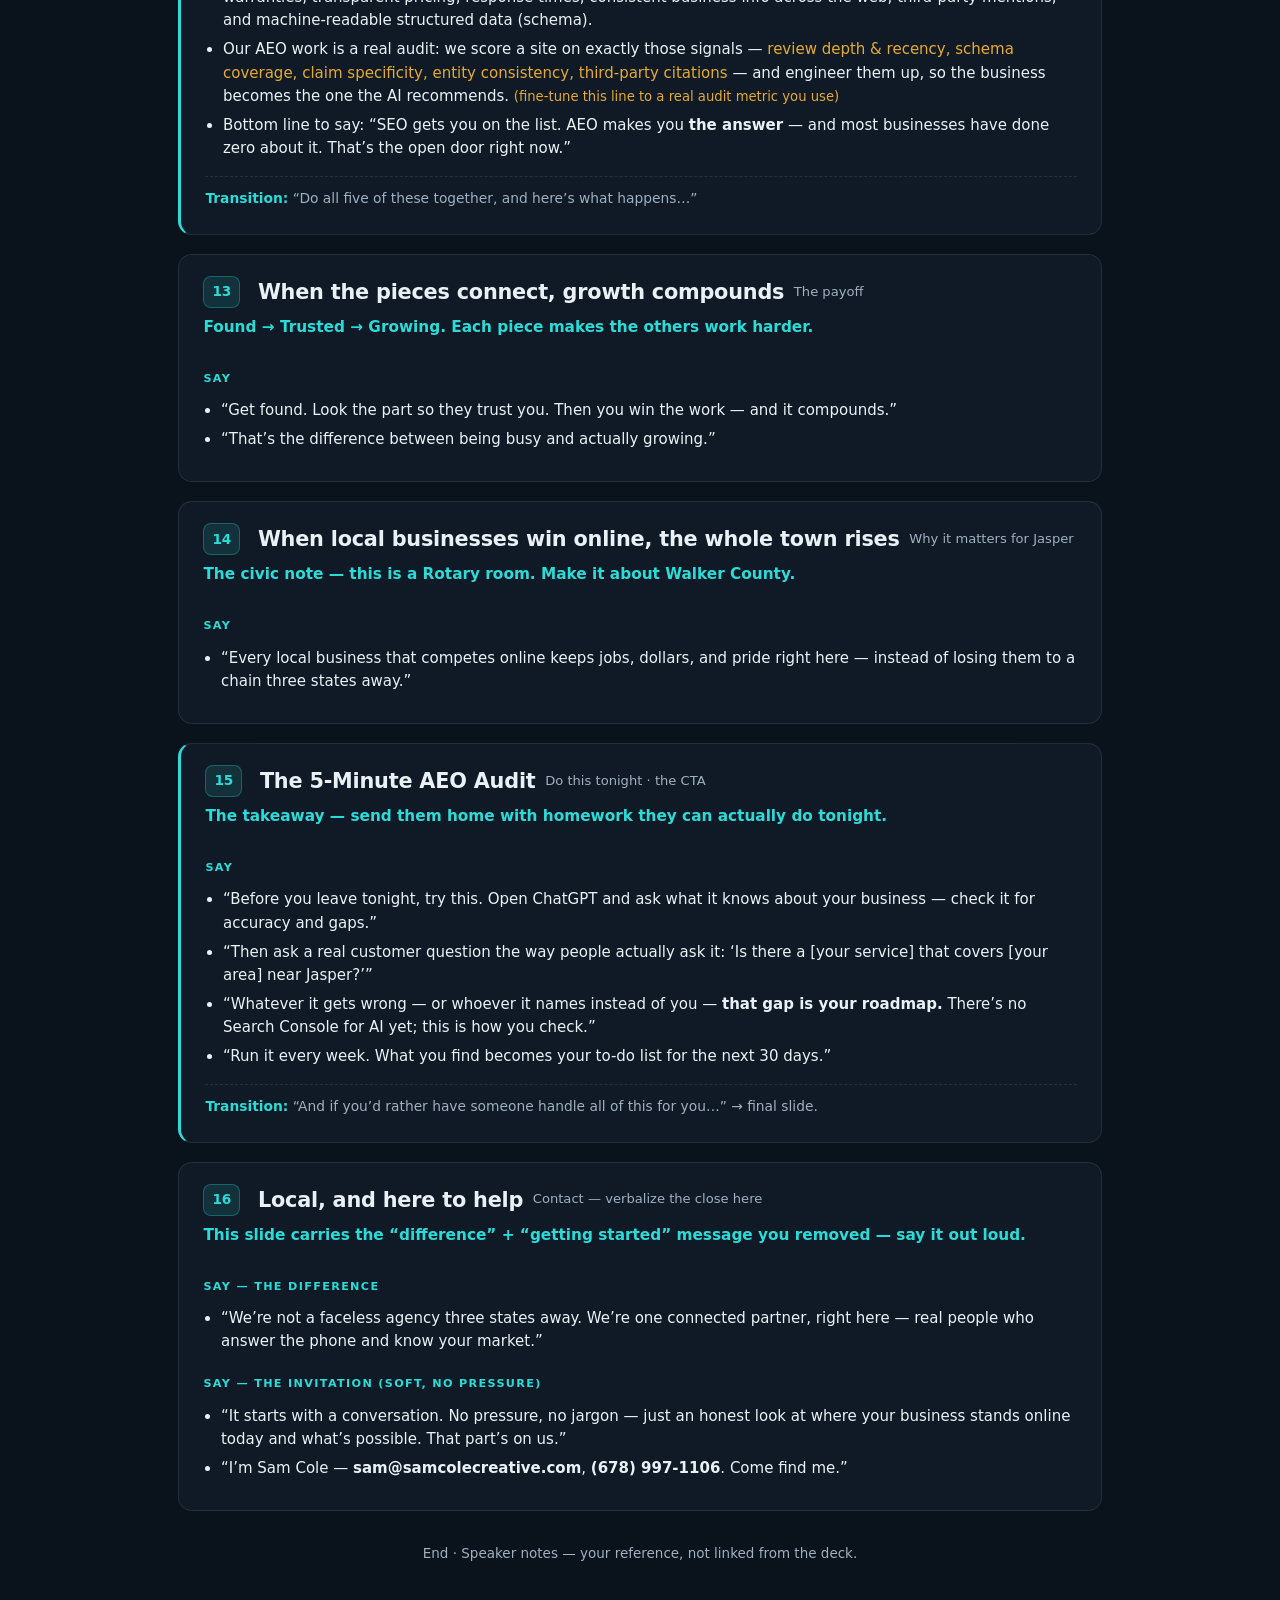
==== commit 5d5e225b: "Add Google Maps geo-grid before/after proof slide to Growth section Branded recreation of a local ra" ====
--- a/speaker-notes.html
+++ b/speaker-notes.html
@@ -76,9 +76,10 @@
   <div class="key">Your first impression isn’t the handshake anymore — it’s your online presence.</div>
   <div class="lbl lbl--say">Say</div>
   <ul class="say">
-    <li><span class="stat">81%</span> research online before they buy · <span class="stat">88%</span> trust reviews like a friend’s word · <span class="stat">75%</span> judge your credibility by your website.</li>
+    <li><span class="stat">98%</span> used the internet to find a local business this year · <span class="stat">93%</span> let online reviews shape what they buy · <span class="stat">75%</span> judge your credibility by your website.</li>
     <li>“If they can’t find you — or they don’t like what they see — you never even get the call. The decision’s already made.”</li>
   </ul>
+  <div class="trans" style="border-top:none;color:var(--dim);font-size:.85em"><b style="color:var(--dim)">Sources (if asked):</b> BrightLocal Local Consumer Review Survey 2025 · Podium State of Reviews 2025 · Stanford Web Credibility Research.</div>
   <div class="trans"><b>Transition:</b> “And here’s where most local businesses lose them…”</div>
 </div>
 
@@ -178,14 +179,28 @@
   <div class="lbl lbl--say">Say</div>
   <ul class="say">
     <li>“SEO, paid ads, content, local visibility, reviews, analytics — proactive, not reactive.”</li>
-    <li>“Reactive marketing means your competitor gets found first.”</li>
+    <li>“Reactive marketing means your competitor gets found first. Let me show you what ‘local visibility’ actually looks like when it works.”</li>
+  </ul>
+  <div class="trans"><b>Transition:</b> “Here’s a real one — a client right here in Jasper…”</div>
+</div>
+
+<!-- 11 — Growth proof: Google Maps rank grid -->
+<div class="slide">
+  <div class="slide__h"><span class="slide__n">11</span><span class="slide__t">We get you found on the map</span><span class="slide__tag">Local visibility, proven</span></div>
+  <div class="key">Concrete proof of the Growth pillar. The grid does the talking — you explain what it means.</div>
+  <div class="lbl lbl--say">Say</div>
+  <ul class="say">
+    <li>“Google doesn’t show everyone the same results — it changes block by block, depending on where the searcher is standing. So we map it. This grid is <span class="stat">49 points</span> across one client’s service area, centered right here in <b>Jasper</b>.”</li>
+    <li>“<b>Before</b> (the red/orange grid): they’re sitting around <span class="fill">4th to 8th</span> — an average rank of <span class="stat">6.0</span>. Good enough to exist, invisible in the moment someone’s deciding.”</li>
+    <li>“<b>After</b> we worked it: average rank <span class="stat">1.1</span> — and <span class="stat">48 of 49</span> points land in Google’s top 3. Nearly everywhere someone stands in this town, they’re the first name they see.”</li>
+    <li>“That’s the difference between ‘we’re on Google somewhere’ and ‘we own the map.’”</li>
   </ul>
   <div class="trans"><b>Transition:</b> “And the rules for getting found just changed in a big way…”</div>
 </div>
 
-<!-- 11 — AEO (the detailed one) -->
+<!-- 12 — AEO (the detailed one) -->
 <div class="slide" style="border-left:3px solid var(--teal)">
-  <div class="slide__h"><span class="slide__n">11</span><span class="slide__t">AEO gets you found in AI</span><span class="slide__tag">The rules just changed</span></div>
+  <div class="slide__h"><span class="slide__n">12</span><span class="slide__t">AEO gets you found in AI</span><span class="slide__tag">The rules just changed</span></div>
   <div class="key">The single most “forward-thinking” moment of the talk. Slow down here.</div>
 
   <div class="lbl lbl--say">Say — the shift</div>
@@ -220,9 +235,9 @@
   <div class="trans"><b>Transition:</b> “Do all five of these together, and here’s what happens…”</div>
 </div>
 
-<!-- 12 -->
-<div class="slide">
-  <div class="slide__h"><span class="slide__n">12</span><span class="slide__t">When the pieces connect, growth compounds</span><span class="slide__tag">The payoff</span></div>
+<!-- 13 -->
+<div class="slide">
+  <div class="slide__h"><span class="slide__n">13</span><span class="slide__t">When the pieces connect, growth compounds</span><span class="slide__tag">The payoff</span></div>
   <div class="key">Found → Trusted → Growing. Each piece makes the others work harder.</div>
   <div class="lbl lbl--say">Say</div>
   <ul class="say">
@@ -231,9 +246,9 @@
   </ul>
 </div>
 
-<!-- 13 -->
-<div class="slide">
-  <div class="slide__h"><span class="slide__n">13</span><span class="slide__t">When local businesses win online, the whole town rises</span><span class="slide__tag">Why it matters for Jasper</span></div>
+<!-- 14 -->
+<div class="slide">
+  <div class="slide__h"><span class="slide__n">14</span><span class="slide__t">When local businesses win online, the whole town rises</span><span class="slide__tag">Why it matters for Jasper</span></div>
   <div class="key">The civic note — this is a Rotary room. Make it about Walker County.</div>
   <div class="lbl lbl--say">Say</div>
   <ul class="say">
@@ -241,9 +256,9 @@
   </ul>
 </div>
 
-<!-- 14 — audit CTA -->
+<!-- 15 — audit CTA -->
 <div class="slide" style="border-left:3px solid var(--teal)">
-  <div class="slide__h"><span class="slide__n">14</span><span class="slide__t">The 5-Minute AEO Audit</span><span class="slide__tag">Do this tonight · the CTA</span></div>
+  <div class="slide__h"><span class="slide__n">15</span><span class="slide__t">The 5-Minute AEO Audit</span><span class="slide__tag">Do this tonight · the CTA</span></div>
   <div class="key">The takeaway — send them home with homework they can actually do tonight.</div>
   <div class="lbl lbl--say">Say</div>
   <ul class="say">
@@ -255,9 +270,9 @@
   <div class="trans"><b>Transition:</b> “And if you’d rather have someone handle all of this for you…” → final slide.</div>
 </div>
 
-<!-- 15 -->
-<div class="slide">
-  <div class="slide__h"><span class="slide__n">15</span><span class="slide__t">Local, and here to help</span><span class="slide__tag">Contact — verbalize the close here</span></div>
+<!-- 16 -->
+<div class="slide">
+  <div class="slide__h"><span class="slide__n">16</span><span class="slide__t">Local, and here to help</span><span class="slide__tag">Contact — verbalize the close here</span></div>
   <div class="key">This slide carries the “difference” + “getting started” message you removed — say it out loud.</div>
   <div class="lbl lbl--say">Say — the difference</div>
   <ul class="say">
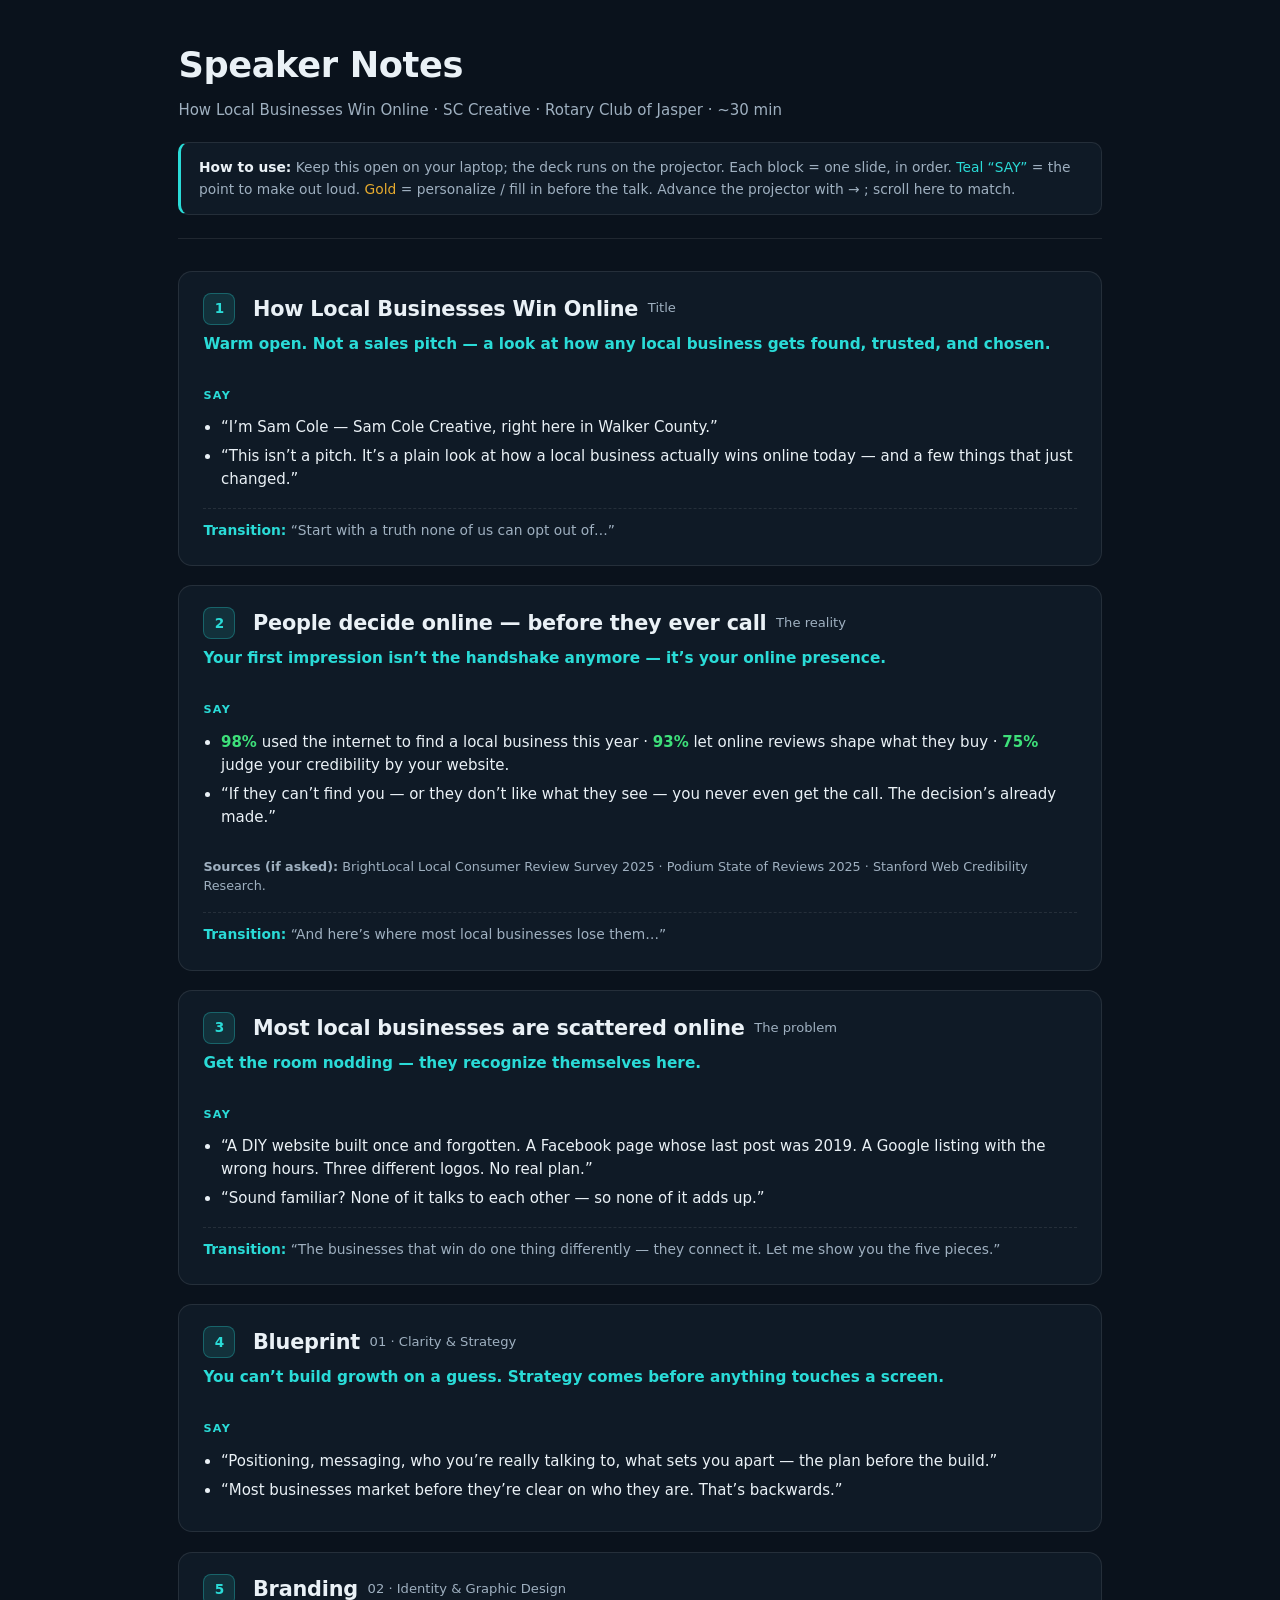
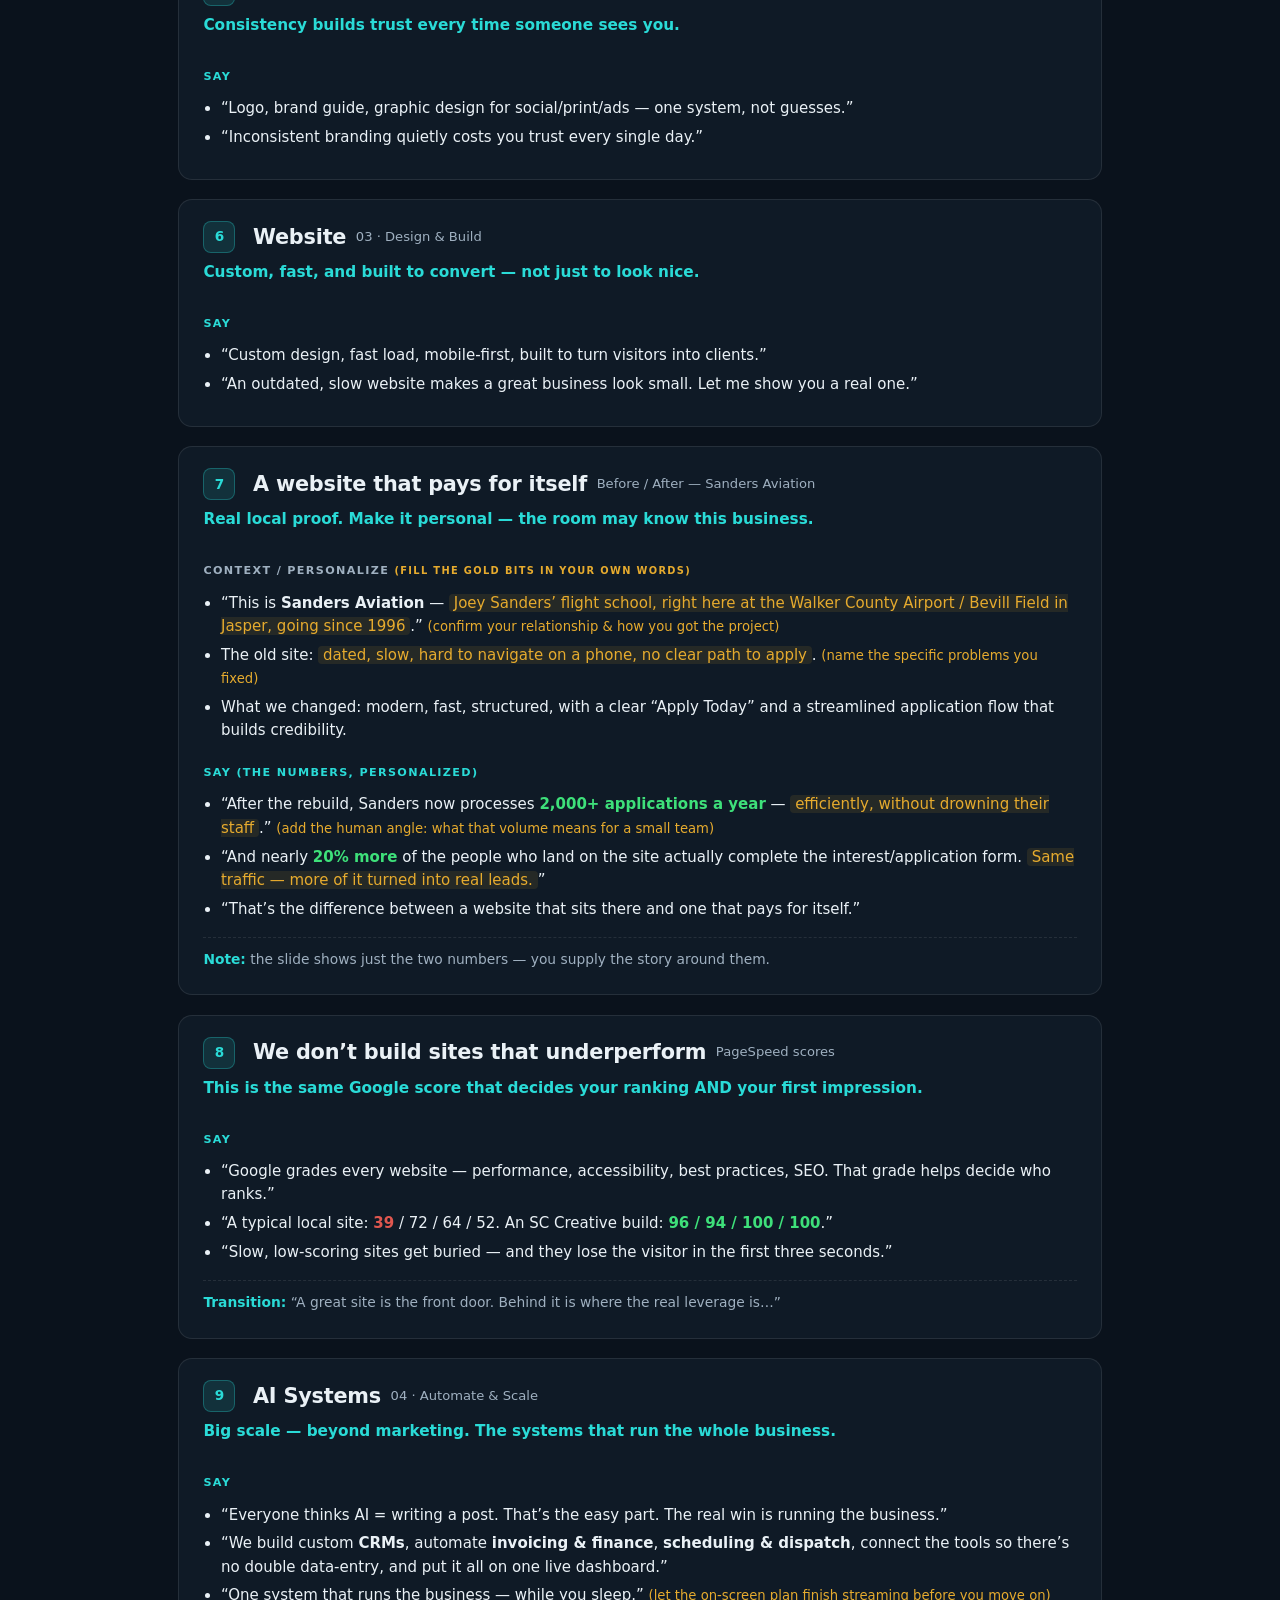
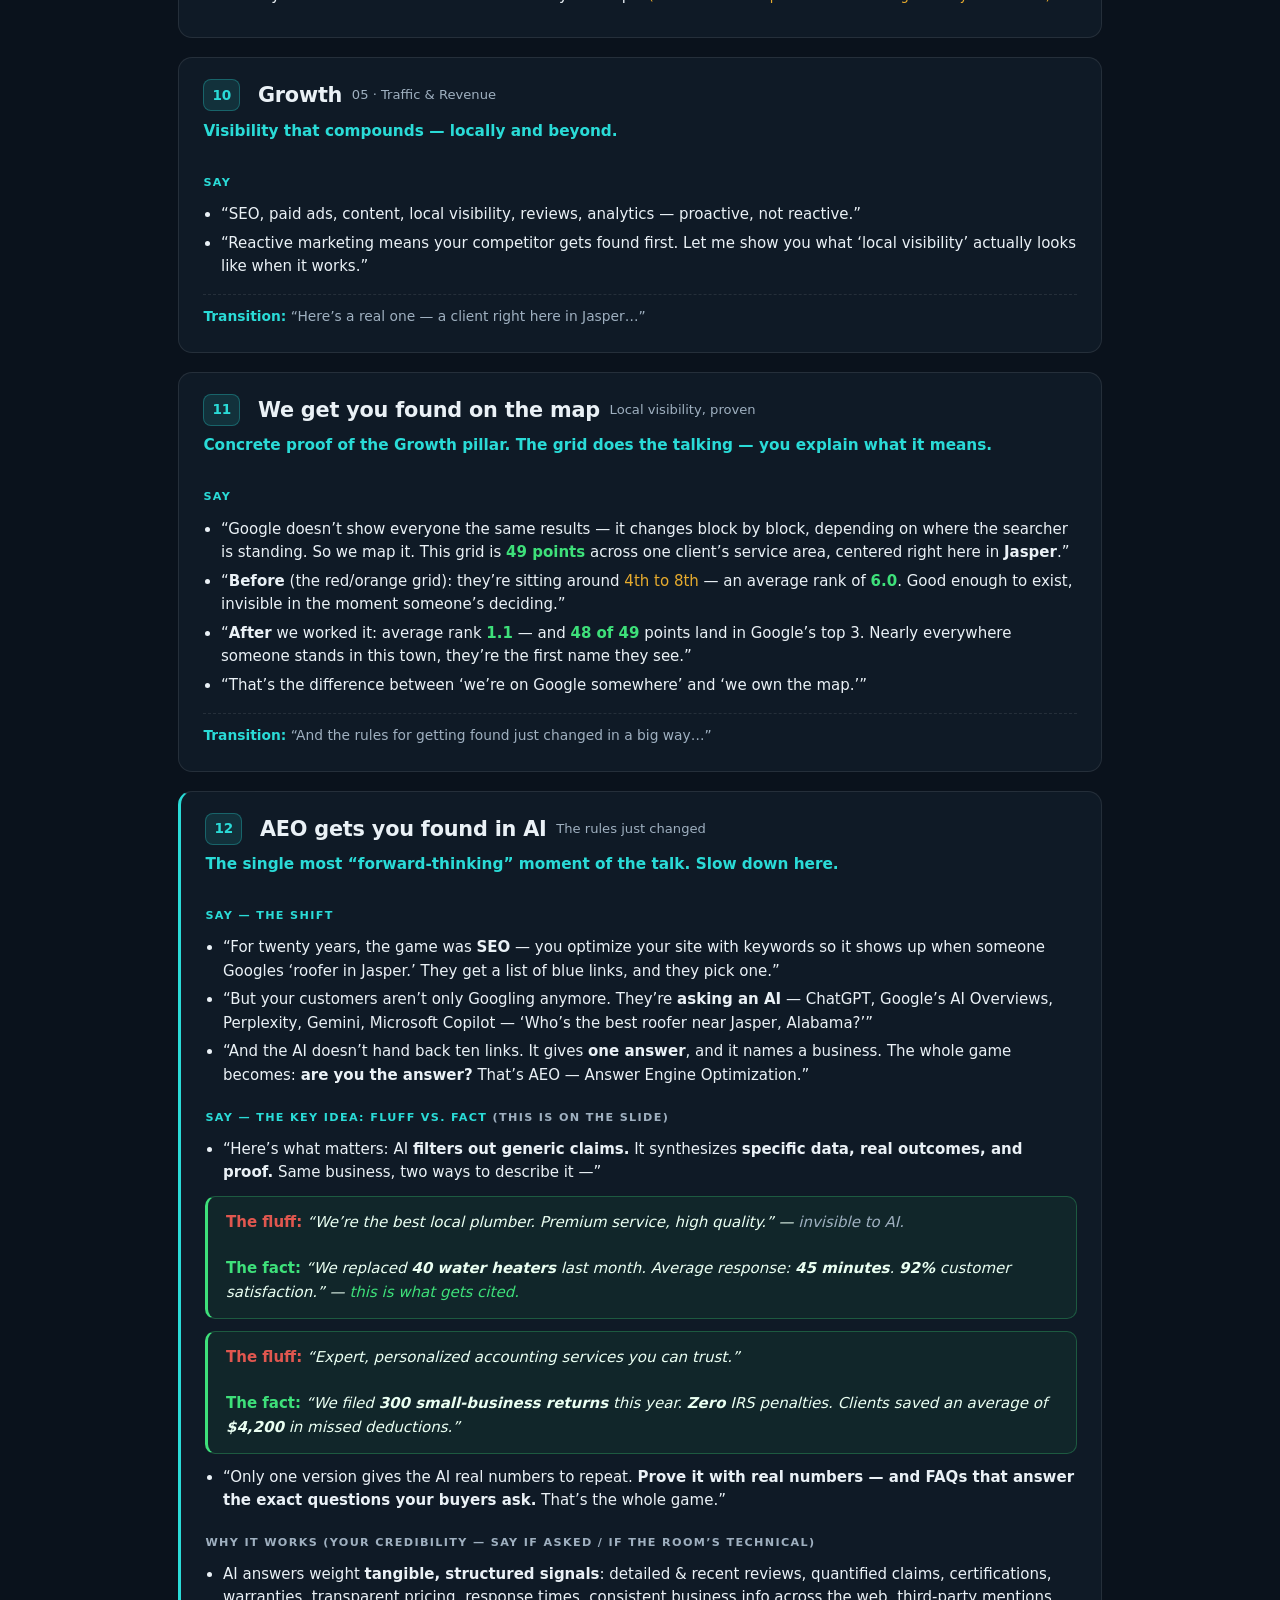
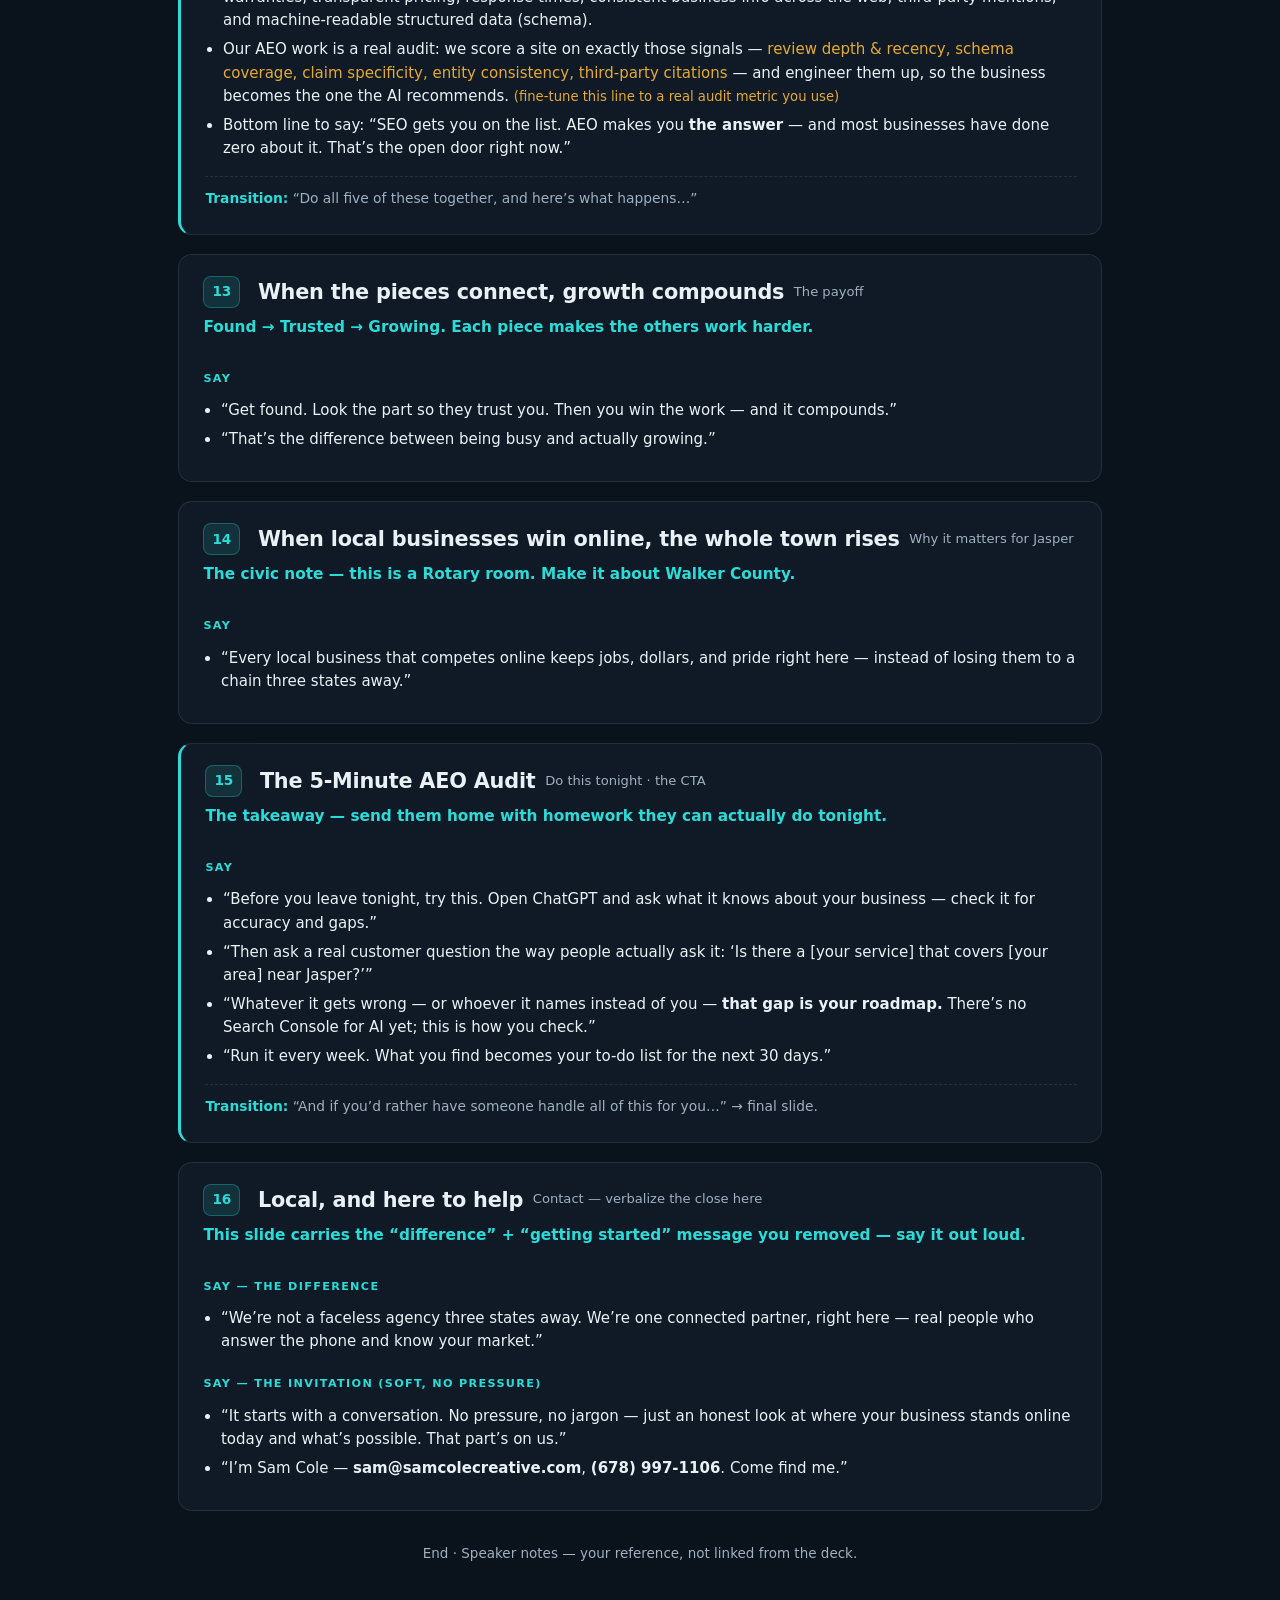
==== commit ee99c3d5: "Geo slide: live Google map w/ animated rank pins; bigger audit phone - Growth 'on the map' slide: le" ====
--- a/speaker-notes.html
+++ b/speaker-notes.html
@@ -134,7 +134,7 @@
   <div class="key">Real local proof. Make it personal — the room may know this business.</div>
   <div class="lbl">Context / personalize <span class="todo">(fill the gold bits in your own words)</span></div>
   <ul class="say">
-    <li>“This is <b>Sanders Aviation</b> — <em class="p">Gordo Sanders’ flight school, right here at the Walker County Airport / Bevill Field in Jasper, going since 1996</em>.” <span class="todo">(confirm your relationship &amp; how you got the project)</span></li>
+    <li>“This is <b>Sanders Aviation</b> — <em class="p">Joey Sanders’ flight school, right here at the Walker County Airport / Bevill Field in Jasper, going since 1996</em>.” <span class="todo">(confirm your relationship &amp; how you got the project)</span></li>
     <li>The old site: <em class="p">dated, slow, hard to navigate on a phone, no clear path to apply</em>. <span class="todo">(name the specific problems you fixed)</span></li>
     <li>What we changed: modern, fast, structured, with a clear “Apply Today” and a streamlined application flow that builds credibility.</li>
   </ul>
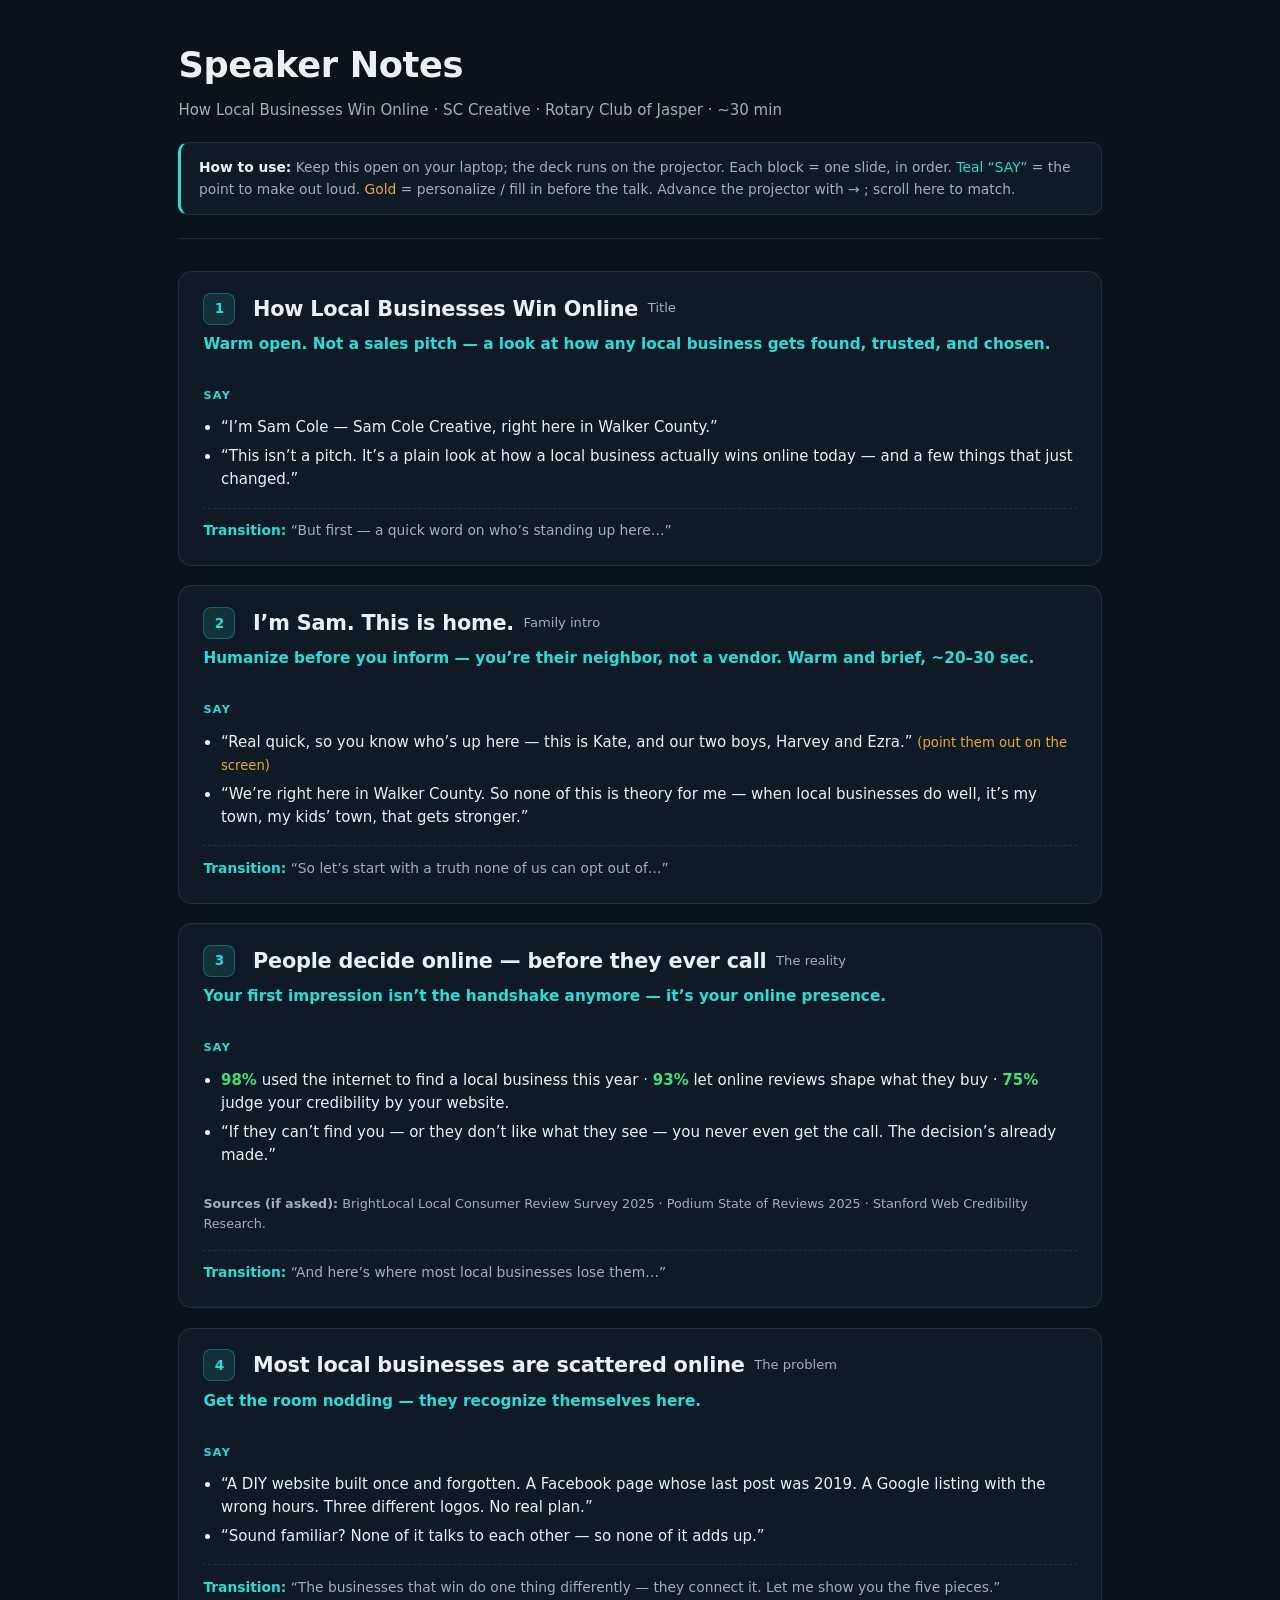
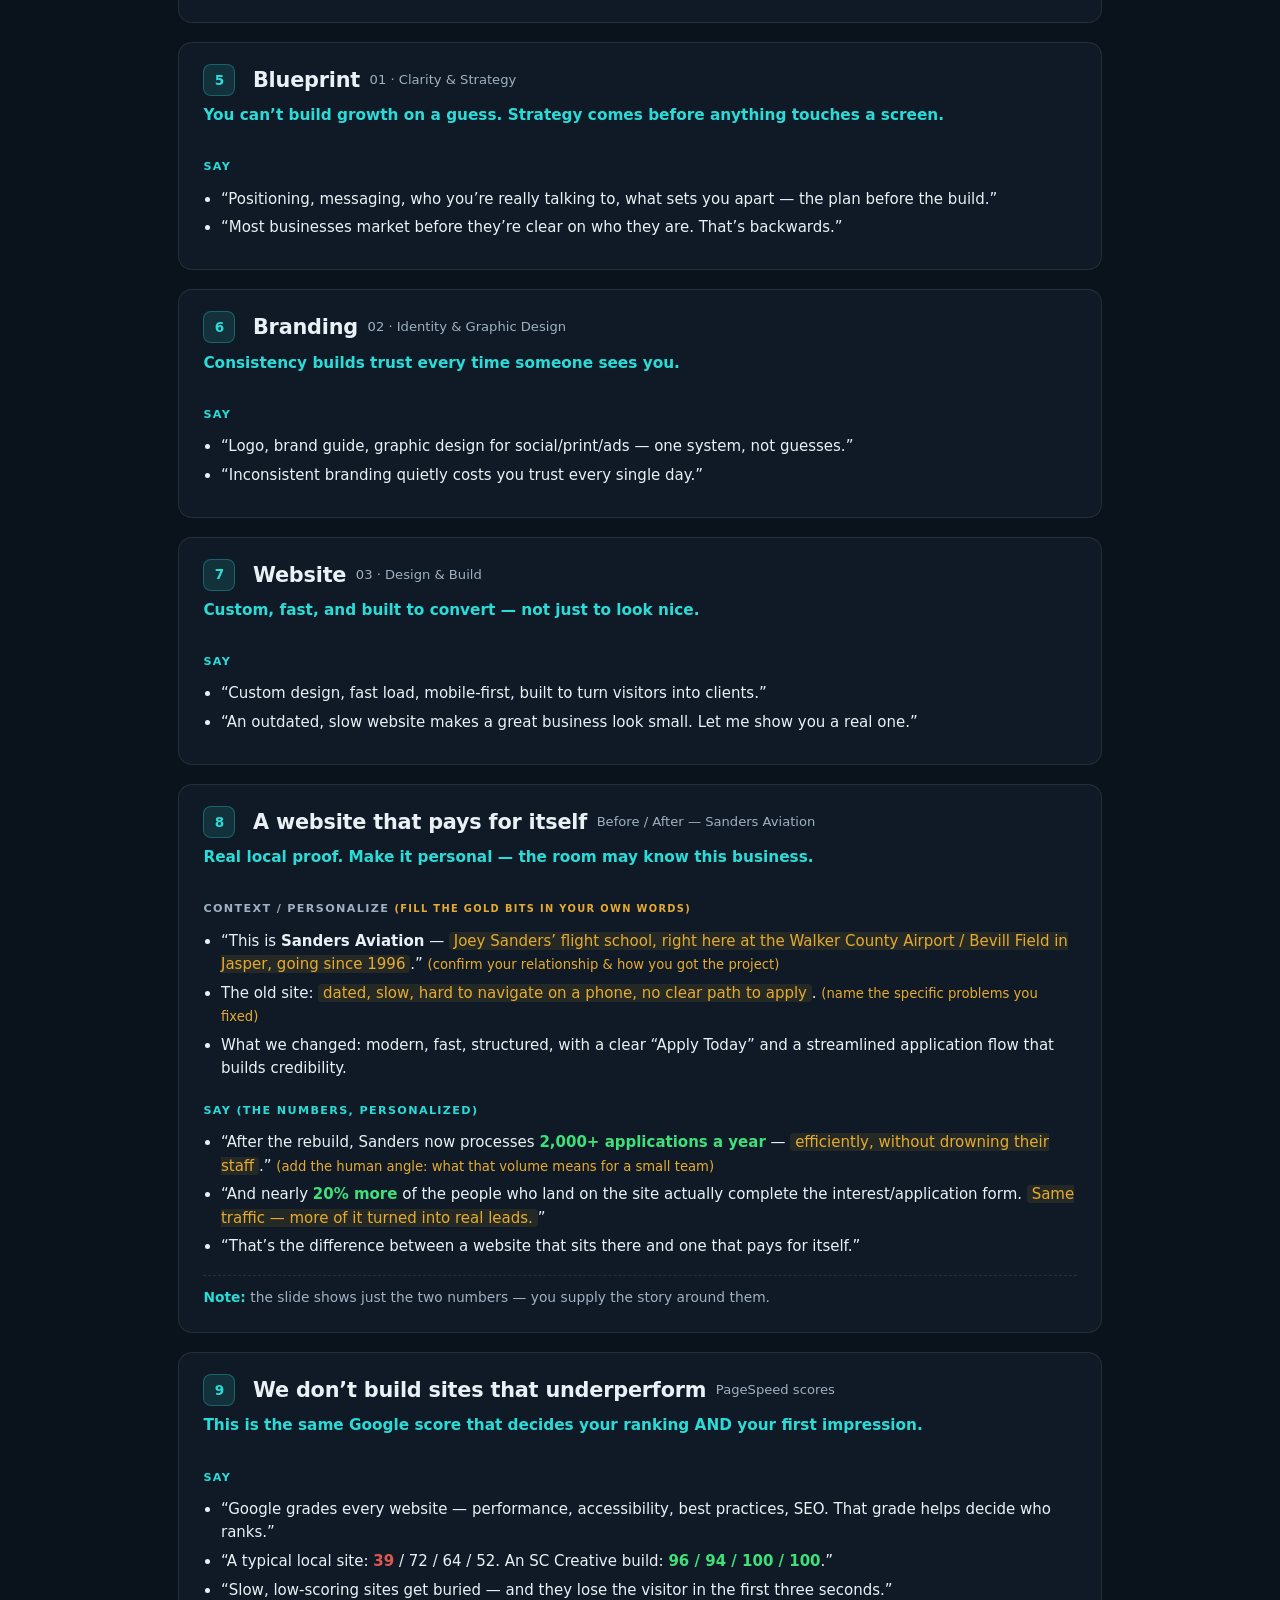
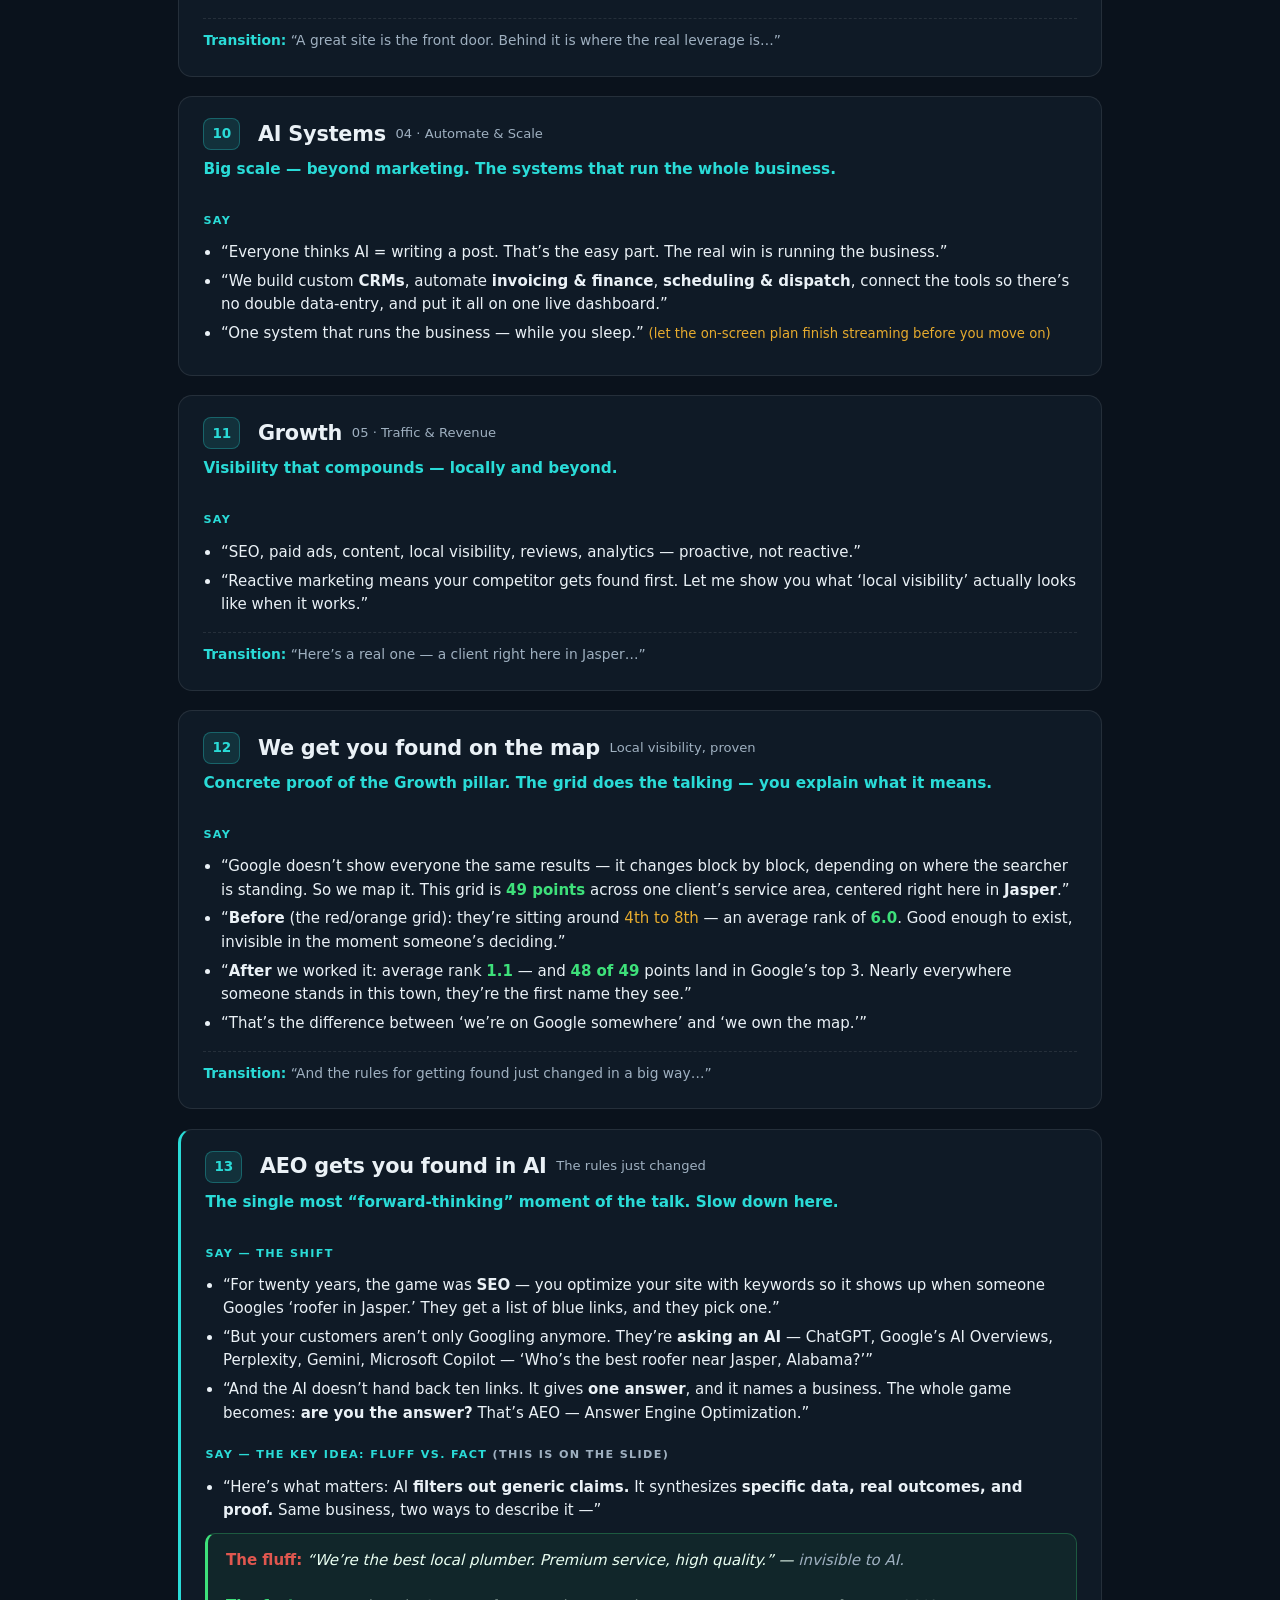
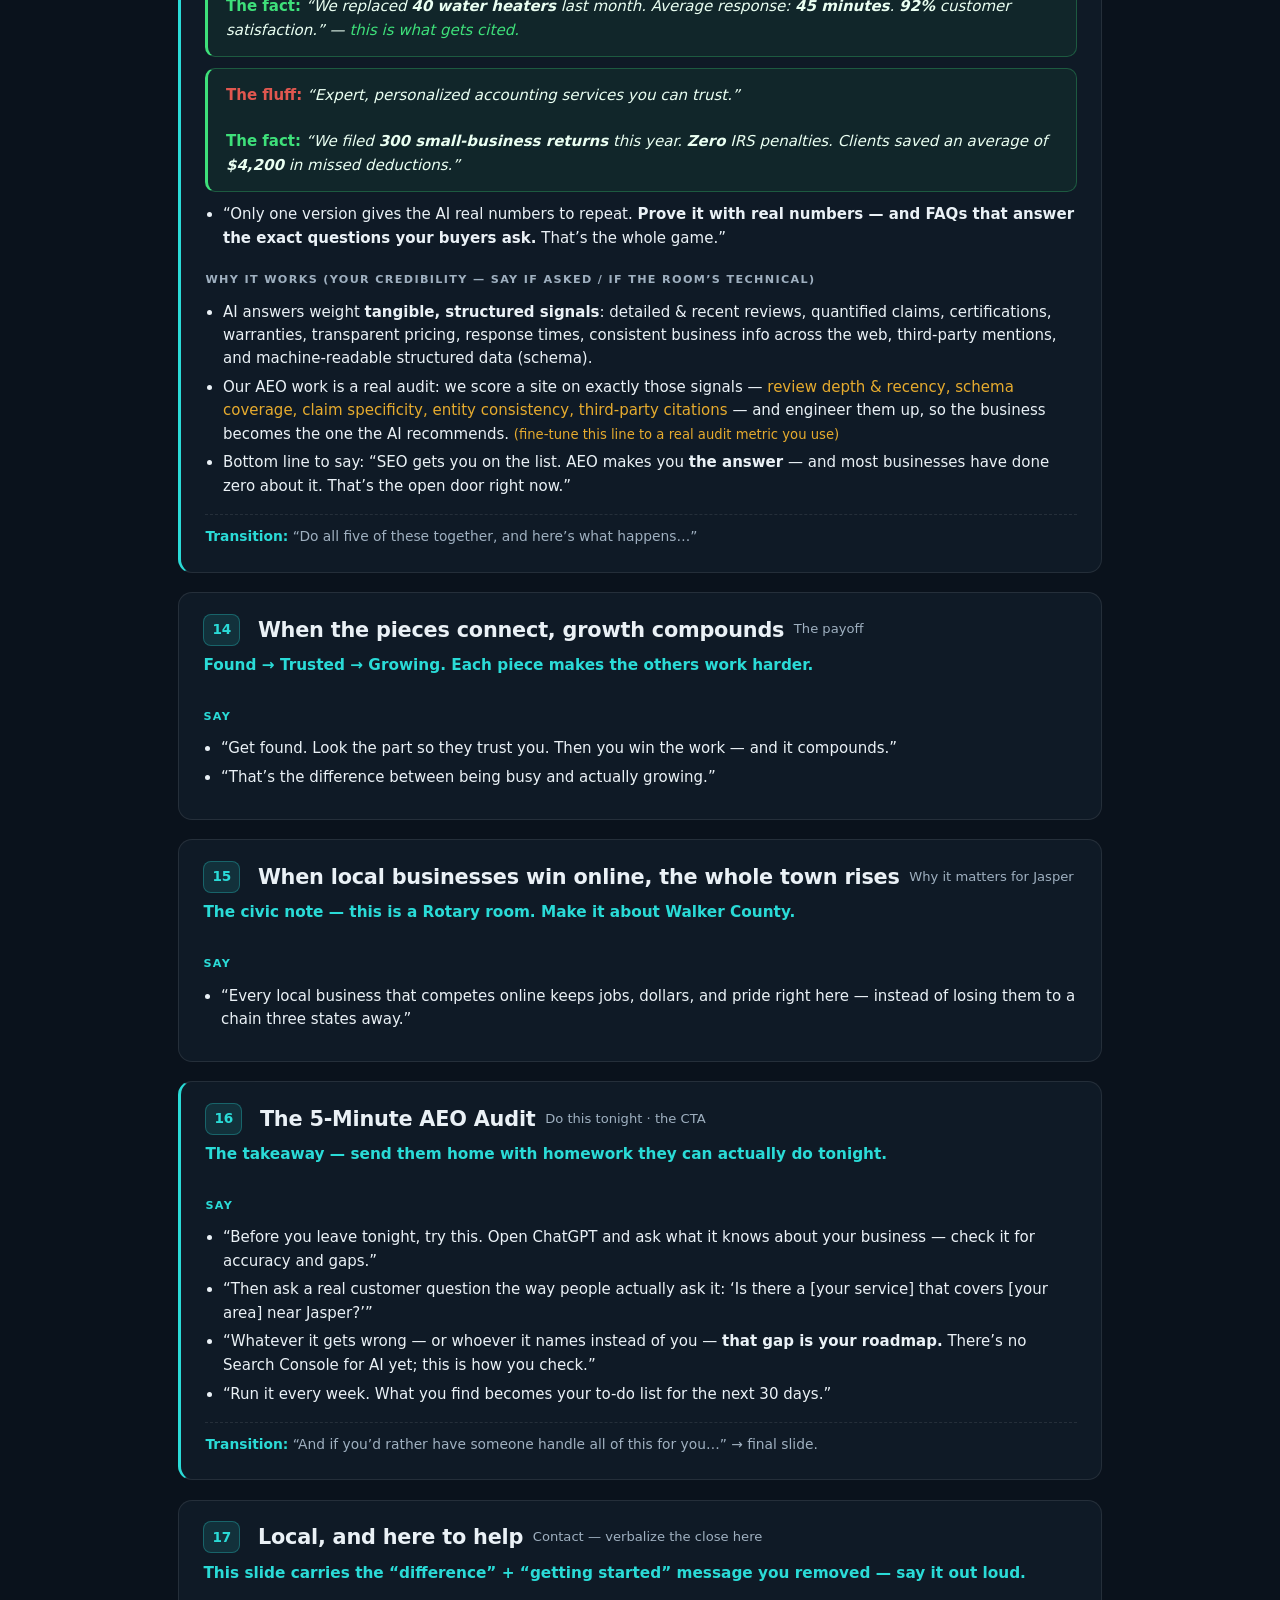
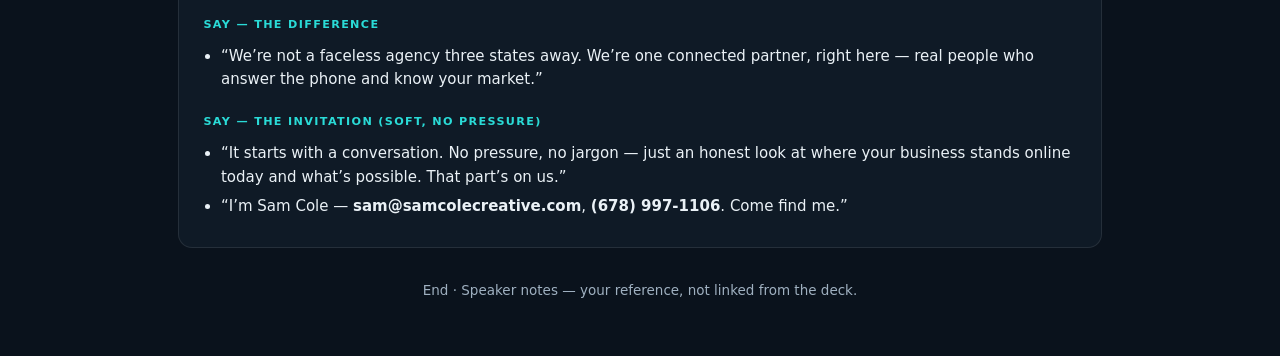
==== commit 13d84f5f: "Add family intro as slide 2 (Sam, Kate, Harvey, Ezra) - New 'I'm Sam. This is home.' intro slide aft" ====
--- a/speaker-notes.html
+++ b/speaker-notes.html
@@ -67,12 +67,24 @@
     <li>“I’m Sam Cole — Sam Cole Creative, right here in Walker County.”</li>
     <li>“This isn’t a pitch. It’s a plain look at how a local business actually wins online today — and a few things that just changed.”</li>
   </ul>
-  <div class="trans"><b>Transition:</b> “Start with a truth none of us can opt out of…”</div>
+  <div class="trans"><b>Transition:</b> “But first — a quick word on who’s standing up here…”</div>
 </div>
 
 <!-- 2 -->
 <div class="slide">
-  <div class="slide__h"><span class="slide__n">2</span><span class="slide__t">People decide online — before they ever call</span><span class="slide__tag">The reality</span></div>
+  <div class="slide__h"><span class="slide__n">2</span><span class="slide__t">I’m Sam. This is home.</span><span class="slide__tag">Family intro</span></div>
+  <div class="key">Humanize before you inform — you’re their neighbor, not a vendor. Warm and brief, ~20–30 sec.</div>
+  <div class="lbl lbl--say">Say</div>
+  <ul class="say">
+    <li>“Real quick, so you know who’s up here — this is Kate, and our two boys, Harvey and Ezra.” <span class="todo">(point them out on the screen)</span></li>
+    <li>“We’re right here in Walker County. So none of this is theory for me — when local businesses do well, it’s my town, my kids’ town, that gets stronger.”</li>
+  </ul>
+  <div class="trans"><b>Transition:</b> “So let’s start with a truth none of us can opt out of…”</div>
+</div>
+
+<!-- 3 -->
+<div class="slide">
+  <div class="slide__h"><span class="slide__n">3</span><span class="slide__t">People decide online — before they ever call</span><span class="slide__tag">The reality</span></div>
   <div class="key">Your first impression isn’t the handshake anymore — it’s your online presence.</div>
   <div class="lbl lbl--say">Say</div>
   <ul class="say">
@@ -83,9 +95,9 @@
   <div class="trans"><b>Transition:</b> “And here’s where most local businesses lose them…”</div>
 </div>
 
-<!-- 3 -->
-<div class="slide">
-  <div class="slide__h"><span class="slide__n">3</span><span class="slide__t">Most local businesses are scattered online</span><span class="slide__tag">The problem</span></div>
+<!-- 4 -->
+<div class="slide">
+  <div class="slide__h"><span class="slide__n">4</span><span class="slide__t">Most local businesses are scattered online</span><span class="slide__tag">The problem</span></div>
   <div class="key">Get the room nodding — they recognize themselves here.</div>
   <div class="lbl lbl--say">Say</div>
   <ul class="say">
@@ -95,9 +107,9 @@
   <div class="trans"><b>Transition:</b> “The businesses that win do one thing differently — they connect it. Let me show you the five pieces.”</div>
 </div>
 
-<!-- 4 -->
-<div class="slide">
-  <div class="slide__h"><span class="slide__n">4</span><span class="slide__t">Blueprint</span><span class="slide__tag">01 · Clarity &amp; Strategy</span></div>
+<!-- 5 -->
+<div class="slide">
+  <div class="slide__h"><span class="slide__n">5</span><span class="slide__t">Blueprint</span><span class="slide__tag">01 · Clarity &amp; Strategy</span></div>
   <div class="key">You can’t build growth on a guess. Strategy comes before anything touches a screen.</div>
   <div class="lbl lbl--say">Say</div>
   <ul class="say">
@@ -106,9 +118,9 @@
   </ul>
 </div>
 
-<!-- 5 -->
-<div class="slide">
-  <div class="slide__h"><span class="slide__n">5</span><span class="slide__t">Branding</span><span class="slide__tag">02 · Identity &amp; Graphic Design</span></div>
+<!-- 6 -->
+<div class="slide">
+  <div class="slide__h"><span class="slide__n">6</span><span class="slide__t">Branding</span><span class="slide__tag">02 · Identity &amp; Graphic Design</span></div>
   <div class="key">Consistency builds trust every time someone sees you.</div>
   <div class="lbl lbl--say">Say</div>
   <ul class="say">
@@ -117,9 +129,9 @@
   </ul>
 </div>
 
-<!-- 6 -->
-<div class="slide">
-  <div class="slide__h"><span class="slide__n">6</span><span class="slide__t">Website</span><span class="slide__tag">03 · Design &amp; Build</span></div>
+<!-- 7 -->
+<div class="slide">
+  <div class="slide__h"><span class="slide__n">7</span><span class="slide__t">Website</span><span class="slide__tag">03 · Design &amp; Build</span></div>
   <div class="key">Custom, fast, and built to convert — not just to look nice.</div>
   <div class="lbl lbl--say">Say</div>
   <ul class="say">
@@ -128,9 +140,9 @@
   </ul>
 </div>
 
-<!-- 7 -->
-<div class="slide">
-  <div class="slide__h"><span class="slide__n">7</span><span class="slide__t">A website that pays for itself</span><span class="slide__tag">Before / After — Sanders Aviation</span></div>
+<!-- 8 -->
+<div class="slide">
+  <div class="slide__h"><span class="slide__n">8</span><span class="slide__t">A website that pays for itself</span><span class="slide__tag">Before / After — Sanders Aviation</span></div>
   <div class="key">Real local proof. Make it personal — the room may know this business.</div>
   <div class="lbl">Context / personalize <span class="todo">(fill the gold bits in your own words)</span></div>
   <ul class="say">
@@ -147,9 +159,9 @@
   <div class="trans"><b>Note:</b> the slide shows just the two numbers — you supply the story around them.</div>
 </div>
 
-<!-- 8 -->
-<div class="slide">
-  <div class="slide__h"><span class="slide__n">8</span><span class="slide__t">We don’t build sites that underperform</span><span class="slide__tag">PageSpeed scores</span></div>
+<!-- 9 -->
+<div class="slide">
+  <div class="slide__h"><span class="slide__n">9</span><span class="slide__t">We don’t build sites that underperform</span><span class="slide__tag">PageSpeed scores</span></div>
   <div class="key">This is the same Google score that decides your ranking AND your first impression.</div>
   <div class="lbl lbl--say">Say</div>
   <ul class="say">
@@ -160,9 +172,9 @@
   <div class="trans"><b>Transition:</b> “A great site is the front door. Behind it is where the real leverage is…”</div>
 </div>
 
-<!-- 9 -->
-<div class="slide">
-  <div class="slide__h"><span class="slide__n">9</span><span class="slide__t">AI Systems</span><span class="slide__tag">04 · Automate &amp; Scale</span></div>
+<!-- 10 -->
+<div class="slide">
+  <div class="slide__h"><span class="slide__n">10</span><span class="slide__t">AI Systems</span><span class="slide__tag">04 · Automate &amp; Scale</span></div>
   <div class="key">Big scale — beyond marketing. The systems that run the whole business.</div>
   <div class="lbl lbl--say">Say</div>
   <ul class="say">
@@ -172,9 +184,9 @@
   </ul>
 </div>
 
-<!-- 10 -->
-<div class="slide">
-  <div class="slide__h"><span class="slide__n">10</span><span class="slide__t">Growth</span><span class="slide__tag">05 · Traffic &amp; Revenue</span></div>
+<!-- 11 -->
+<div class="slide">
+  <div class="slide__h"><span class="slide__n">11</span><span class="slide__t">Growth</span><span class="slide__tag">05 · Traffic &amp; Revenue</span></div>
   <div class="key">Visibility that compounds — locally and beyond.</div>
   <div class="lbl lbl--say">Say</div>
   <ul class="say">
@@ -184,9 +196,9 @@
   <div class="trans"><b>Transition:</b> “Here’s a real one — a client right here in Jasper…”</div>
 </div>
 
-<!-- 11 — Growth proof: Google Maps rank grid -->
-<div class="slide">
-  <div class="slide__h"><span class="slide__n">11</span><span class="slide__t">We get you found on the map</span><span class="slide__tag">Local visibility, proven</span></div>
+<!-- 12 — Growth proof: Google Maps rank grid -->
+<div class="slide">
+  <div class="slide__h"><span class="slide__n">12</span><span class="slide__t">We get you found on the map</span><span class="slide__tag">Local visibility, proven</span></div>
   <div class="key">Concrete proof of the Growth pillar. The grid does the talking — you explain what it means.</div>
   <div class="lbl lbl--say">Say</div>
   <ul class="say">
@@ -198,9 +210,9 @@
   <div class="trans"><b>Transition:</b> “And the rules for getting found just changed in a big way…”</div>
 </div>
 
-<!-- 12 — AEO (the detailed one) -->
+<!-- 13 — AEO (the detailed one) -->
 <div class="slide" style="border-left:3px solid var(--teal)">
-  <div class="slide__h"><span class="slide__n">12</span><span class="slide__t">AEO gets you found in AI</span><span class="slide__tag">The rules just changed</span></div>
+  <div class="slide__h"><span class="slide__n">13</span><span class="slide__t">AEO gets you found in AI</span><span class="slide__tag">The rules just changed</span></div>
   <div class="key">The single most “forward-thinking” moment of the talk. Slow down here.</div>
 
   <div class="lbl lbl--say">Say — the shift</div>
@@ -235,9 +247,9 @@
   <div class="trans"><b>Transition:</b> “Do all five of these together, and here’s what happens…”</div>
 </div>
 
-<!-- 13 -->
-<div class="slide">
-  <div class="slide__h"><span class="slide__n">13</span><span class="slide__t">When the pieces connect, growth compounds</span><span class="slide__tag">The payoff</span></div>
+<!-- 14 -->
+<div class="slide">
+  <div class="slide__h"><span class="slide__n">14</span><span class="slide__t">When the pieces connect, growth compounds</span><span class="slide__tag">The payoff</span></div>
   <div class="key">Found → Trusted → Growing. Each piece makes the others work harder.</div>
   <div class="lbl lbl--say">Say</div>
   <ul class="say">
@@ -246,9 +258,9 @@
   </ul>
 </div>
 
-<!-- 14 -->
-<div class="slide">
-  <div class="slide__h"><span class="slide__n">14</span><span class="slide__t">When local businesses win online, the whole town rises</span><span class="slide__tag">Why it matters for Jasper</span></div>
+<!-- 15 -->
+<div class="slide">
+  <div class="slide__h"><span class="slide__n">15</span><span class="slide__t">When local businesses win online, the whole town rises</span><span class="slide__tag">Why it matters for Jasper</span></div>
   <div class="key">The civic note — this is a Rotary room. Make it about Walker County.</div>
   <div class="lbl lbl--say">Say</div>
   <ul class="say">
@@ -256,9 +268,9 @@
   </ul>
 </div>
 
-<!-- 15 — audit CTA -->
+<!-- 16 — audit CTA -->
 <div class="slide" style="border-left:3px solid var(--teal)">
-  <div class="slide__h"><span class="slide__n">15</span><span class="slide__t">The 5-Minute AEO Audit</span><span class="slide__tag">Do this tonight · the CTA</span></div>
+  <div class="slide__h"><span class="slide__n">16</span><span class="slide__t">The 5-Minute AEO Audit</span><span class="slide__tag">Do this tonight · the CTA</span></div>
   <div class="key">The takeaway — send them home with homework they can actually do tonight.</div>
   <div class="lbl lbl--say">Say</div>
   <ul class="say">
@@ -270,9 +282,9 @@
   <div class="trans"><b>Transition:</b> “And if you’d rather have someone handle all of this for you…” → final slide.</div>
 </div>
 
-<!-- 16 -->
-<div class="slide">
-  <div class="slide__h"><span class="slide__n">16</span><span class="slide__t">Local, and here to help</span><span class="slide__tag">Contact — verbalize the close here</span></div>
+<!-- 17 -->
+<div class="slide">
+  <div class="slide__h"><span class="slide__n">17</span><span class="slide__t">Local, and here to help</span><span class="slide__tag">Contact — verbalize the close here</span></div>
   <div class="key">This slide carries the “difference” + “getting started” message you removed — say it out loud.</div>
   <div class="lbl lbl--say">Say — the difference</div>
   <ul class="say">
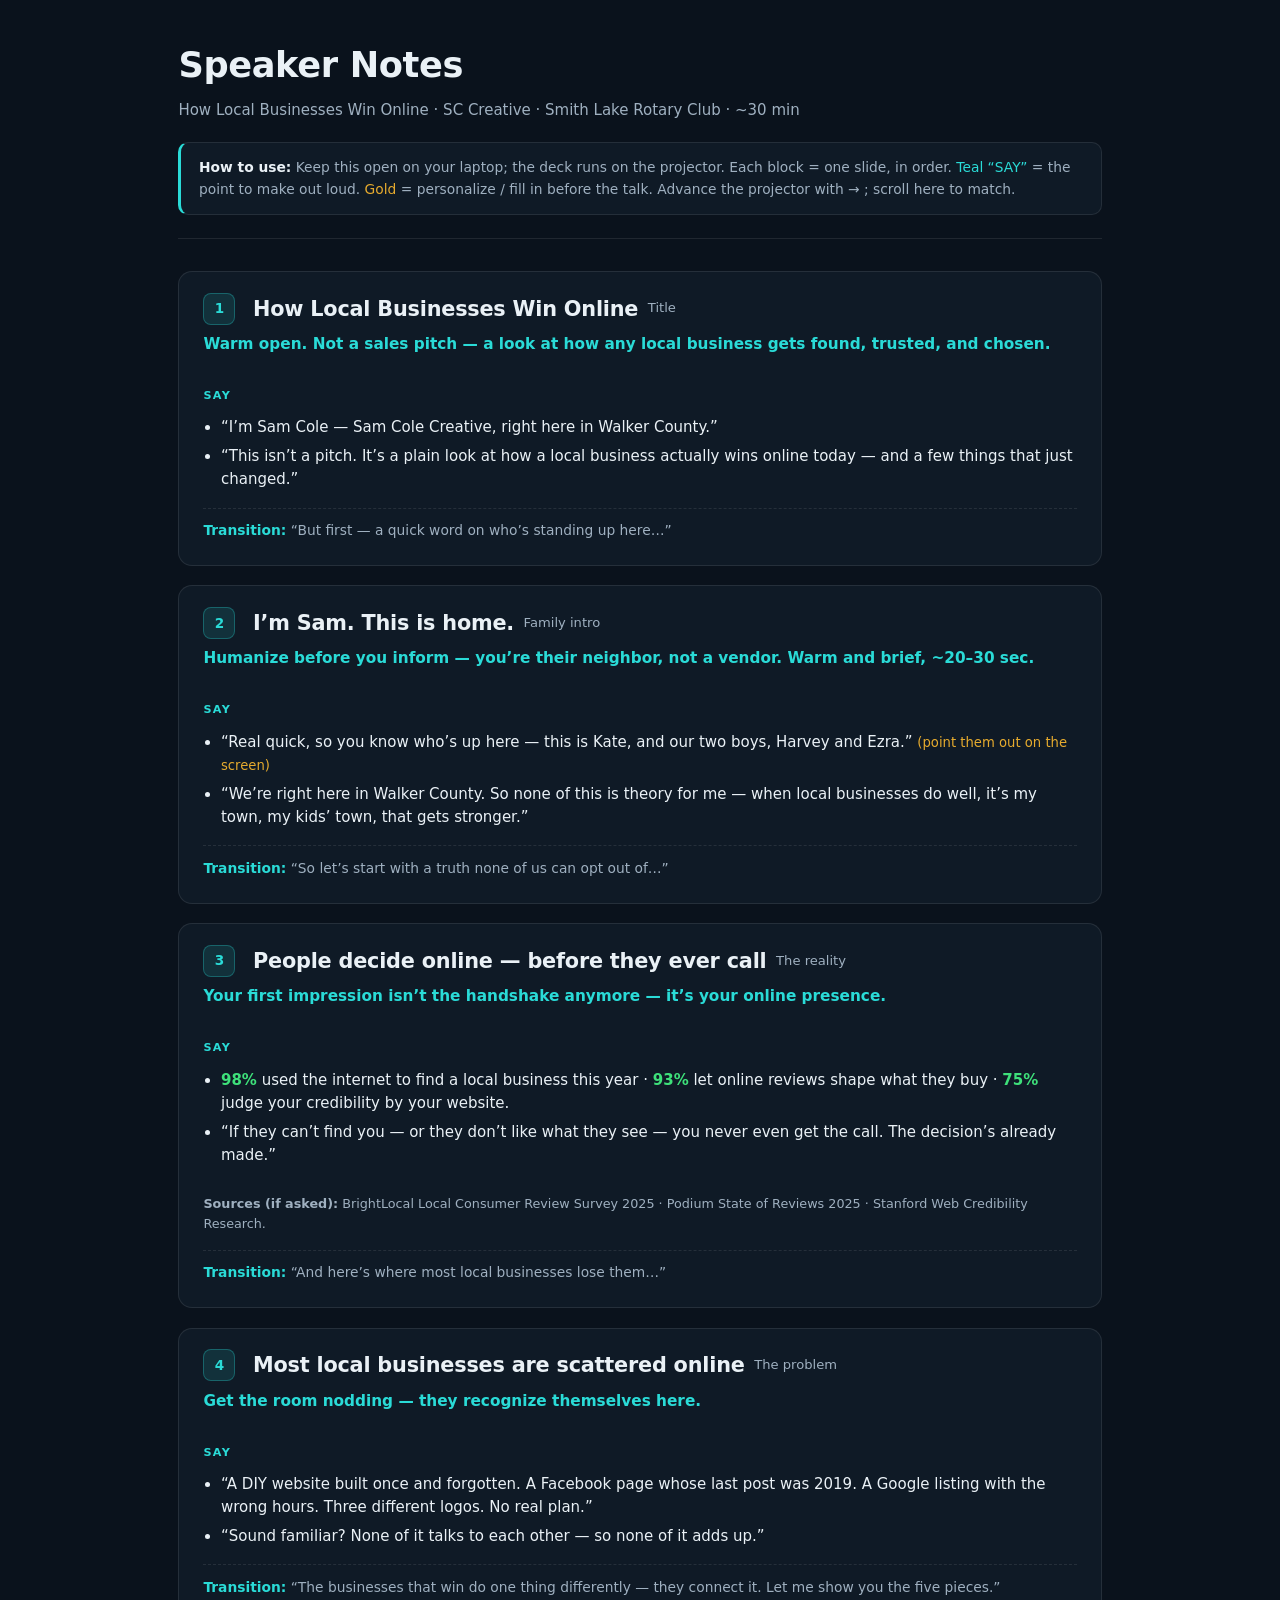
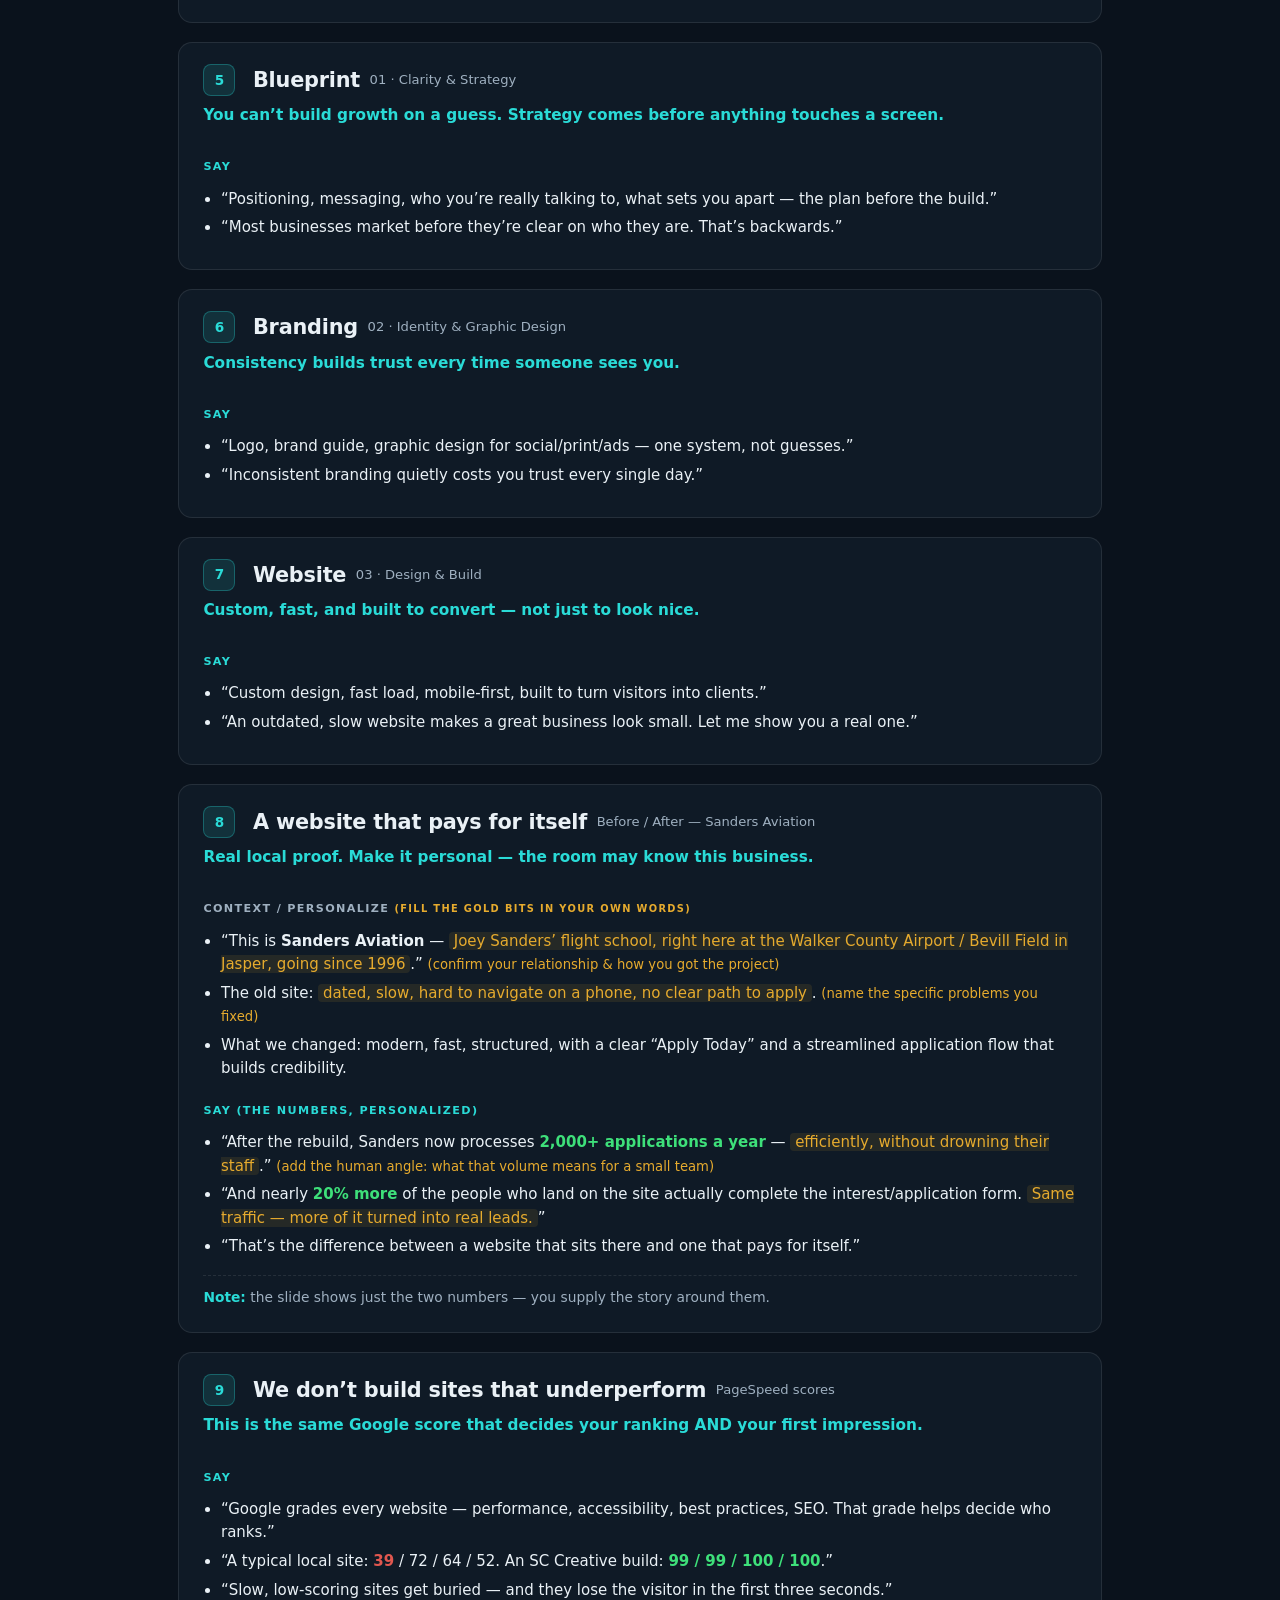
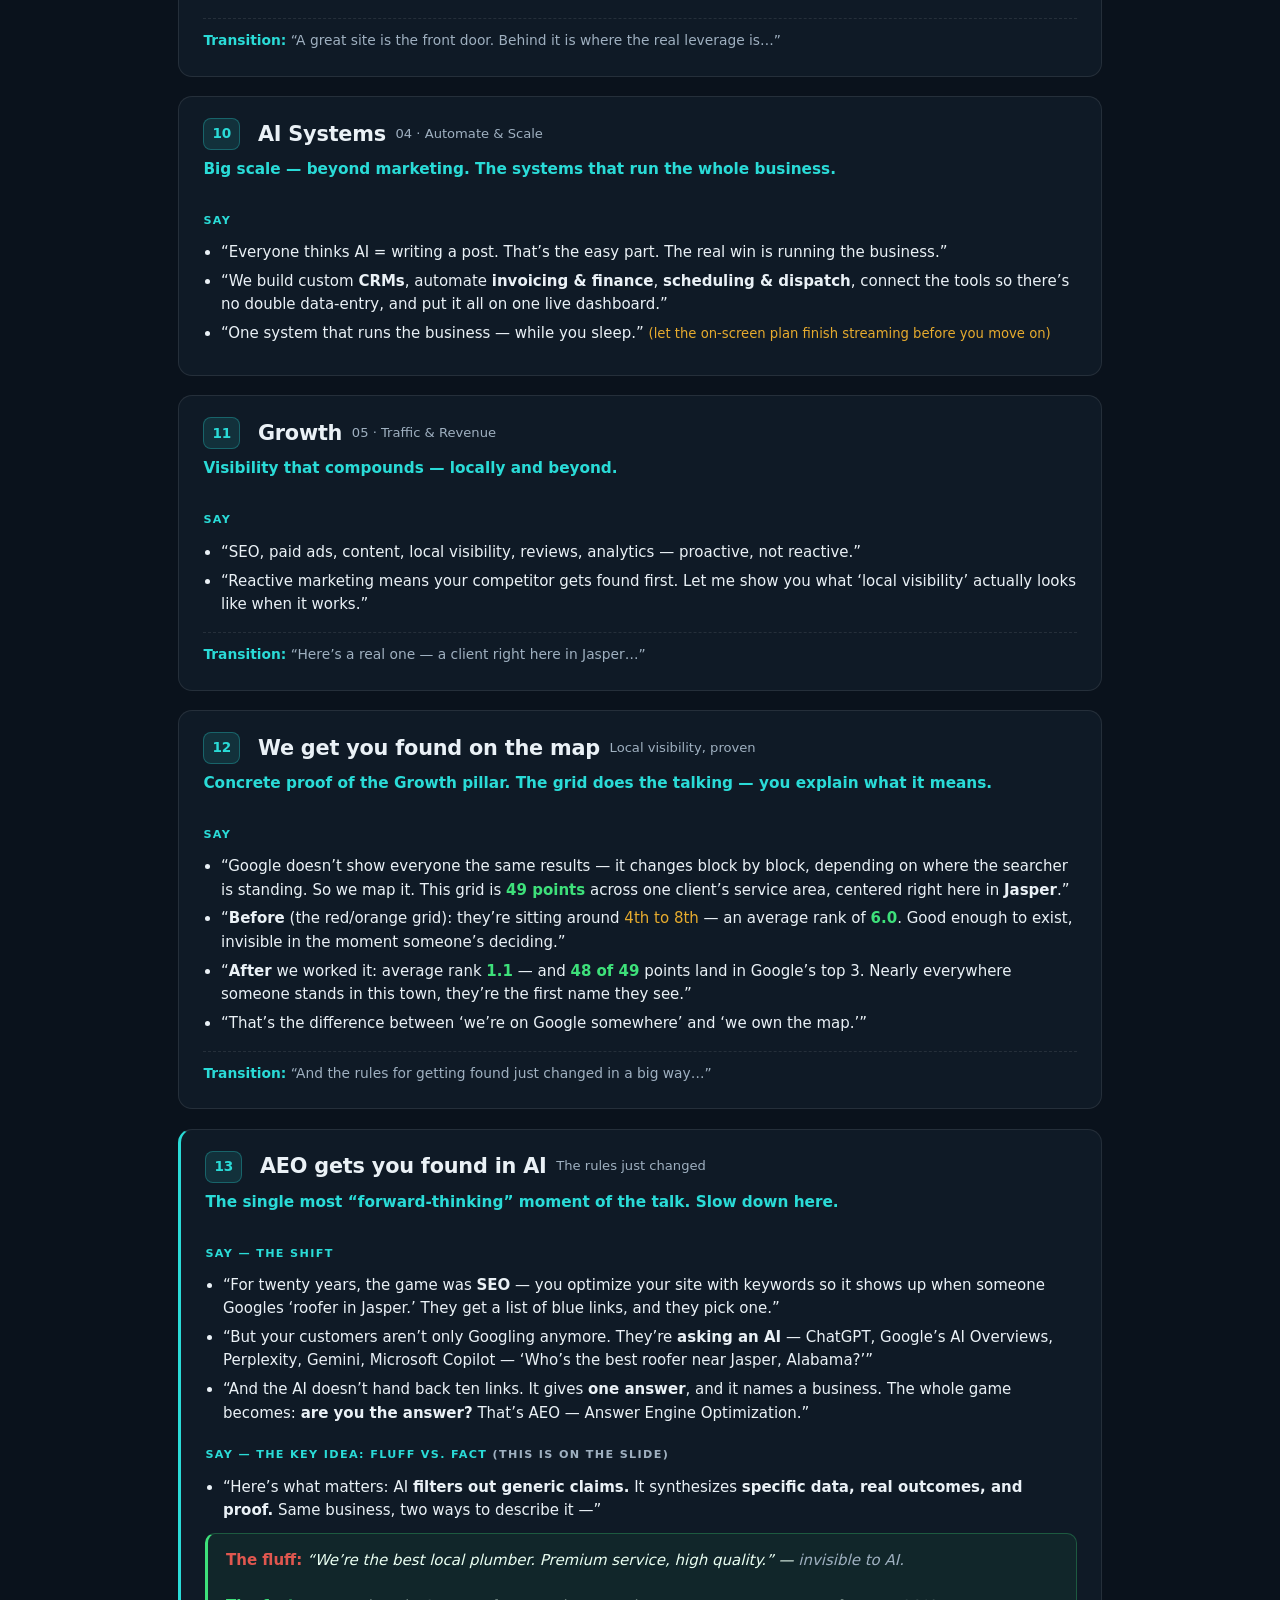
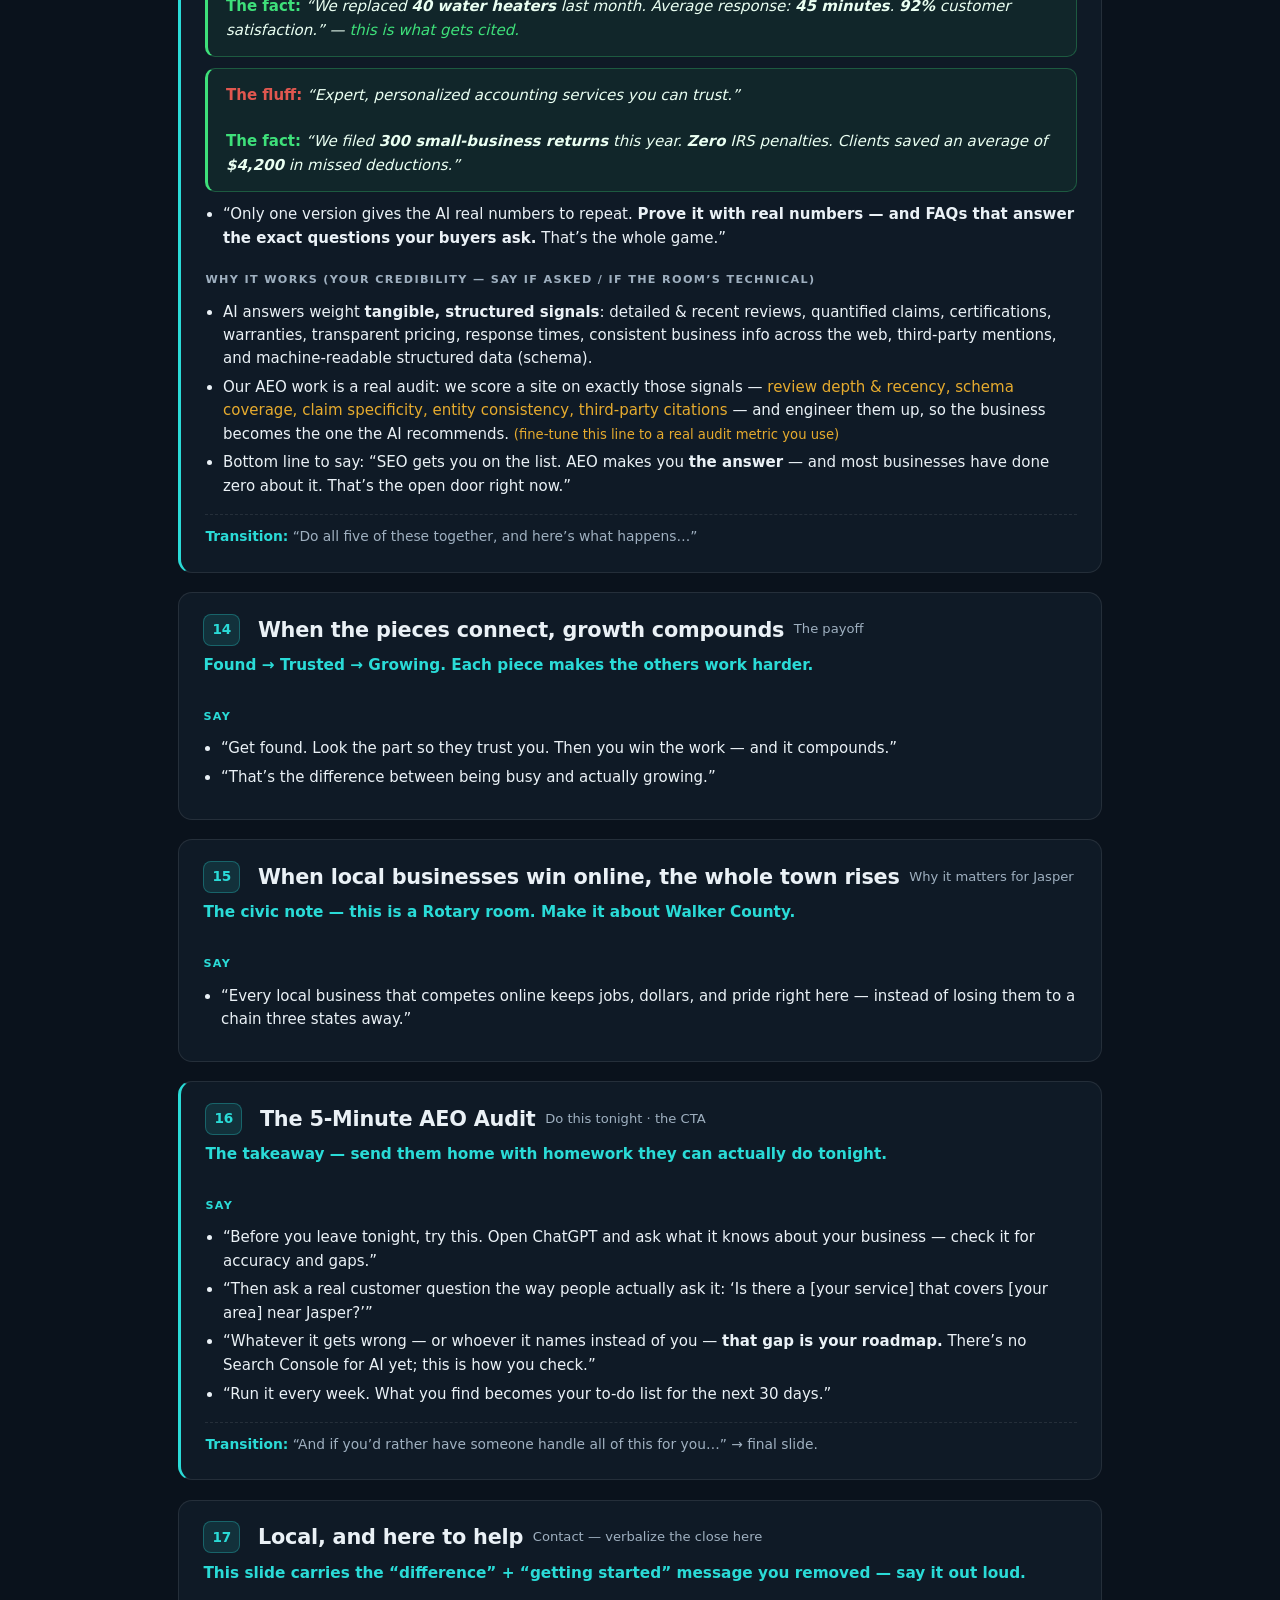
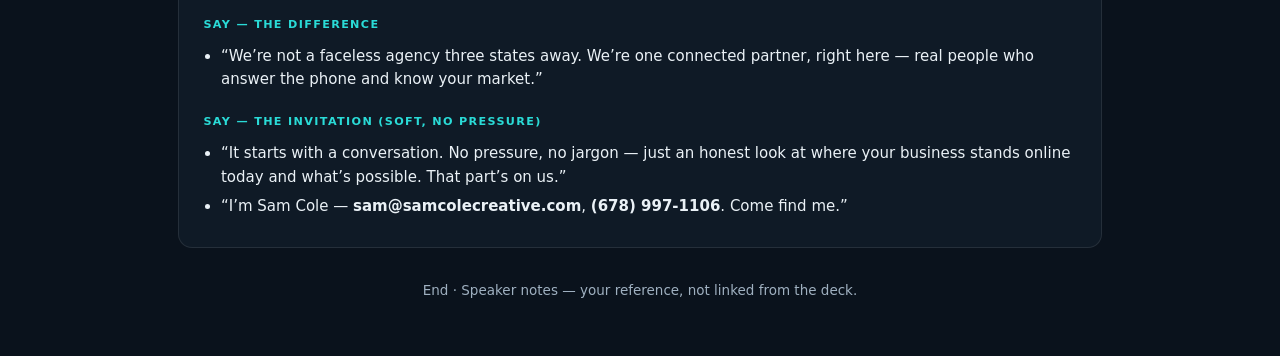
==== commit e2ccc652: "Retarget to Smith Lake Rotary Club; update SC Creative build scores to 99/99/100/100; Growth SEO til" ====
--- a/speaker-notes.html
+++ b/speaker-notes.html
@@ -50,7 +50,7 @@
 
 <header>
   <h1>Speaker Notes</h1>
-  <p class="sub">How Local Businesses Win Online · SC Creative · Rotary Club of Jasper · ~30 min</p>
+  <p class="sub">How Local Businesses Win Online · SC Creative · Smith Lake Rotary Club · ~30 min</p>
   <div class="how">
     <b>How to use:</b> Keep this open on your laptop; the deck runs on the projector. Each block = one slide, in order.
     <span style="color:var(--teal)">Teal “SAY”</span> = the point to make out loud. <span class="fill">Gold</span> = personalize / fill in before the talk.
@@ -166,7 +166,7 @@
   <div class="lbl lbl--say">Say</div>
   <ul class="say">
     <li>“Google grades every website — performance, accessibility, best practices, SEO. That grade helps decide who ranks.”</li>
-    <li>“A typical local site: <span style="color:var(--red);font-weight:800">39</span> / 72 / 64 / 52. An SC Creative build: <span class="stat">96 / 94 / 100 / 100</span>.”</li>
+    <li>“A typical local site: <span style="color:var(--red);font-weight:800">39</span> / 72 / 64 / 52. An SC Creative build: <span class="stat">99 / 99 / 100 / 100</span>.”</li>
     <li>“Slow, low-scoring sites get buried — and they lose the visitor in the first three seconds.”</li>
   </ul>
   <div class="trans"><b>Transition:</b> “A great site is the front door. Behind it is where the real leverage is…”</div>
